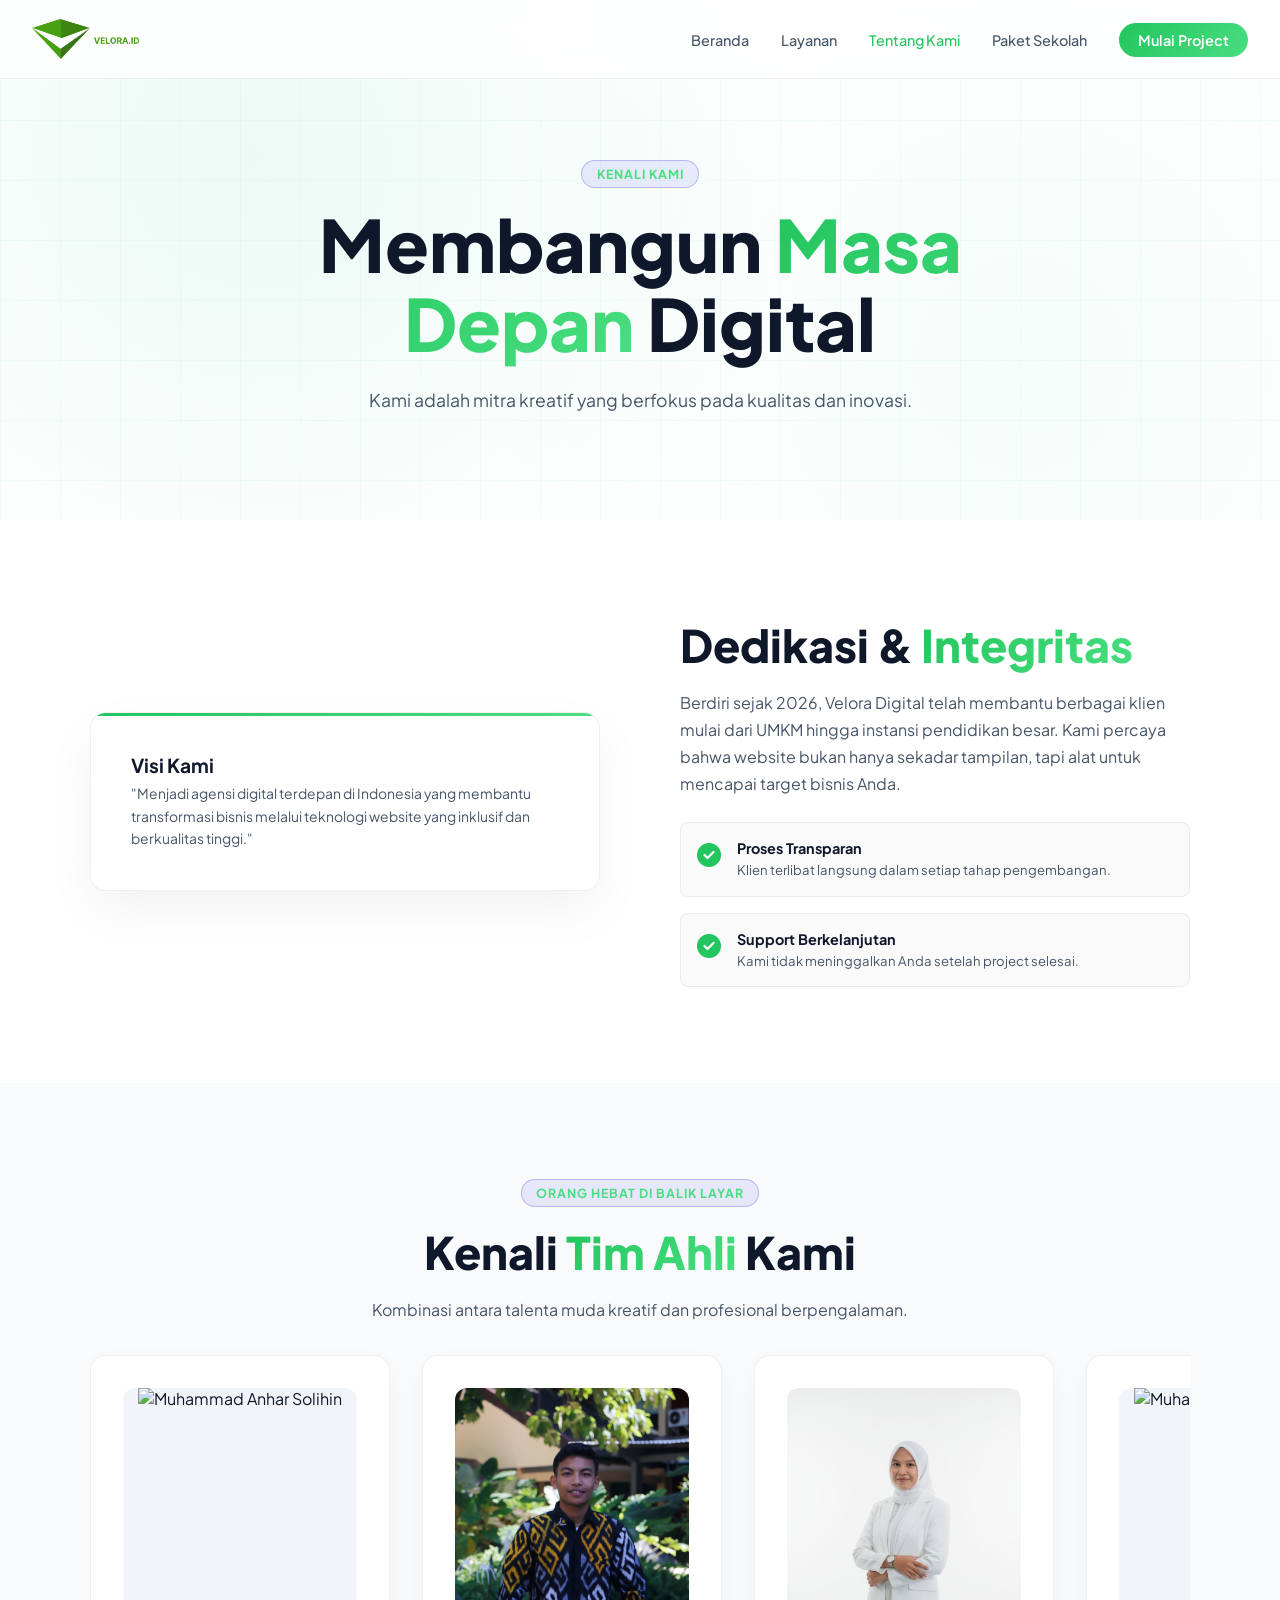
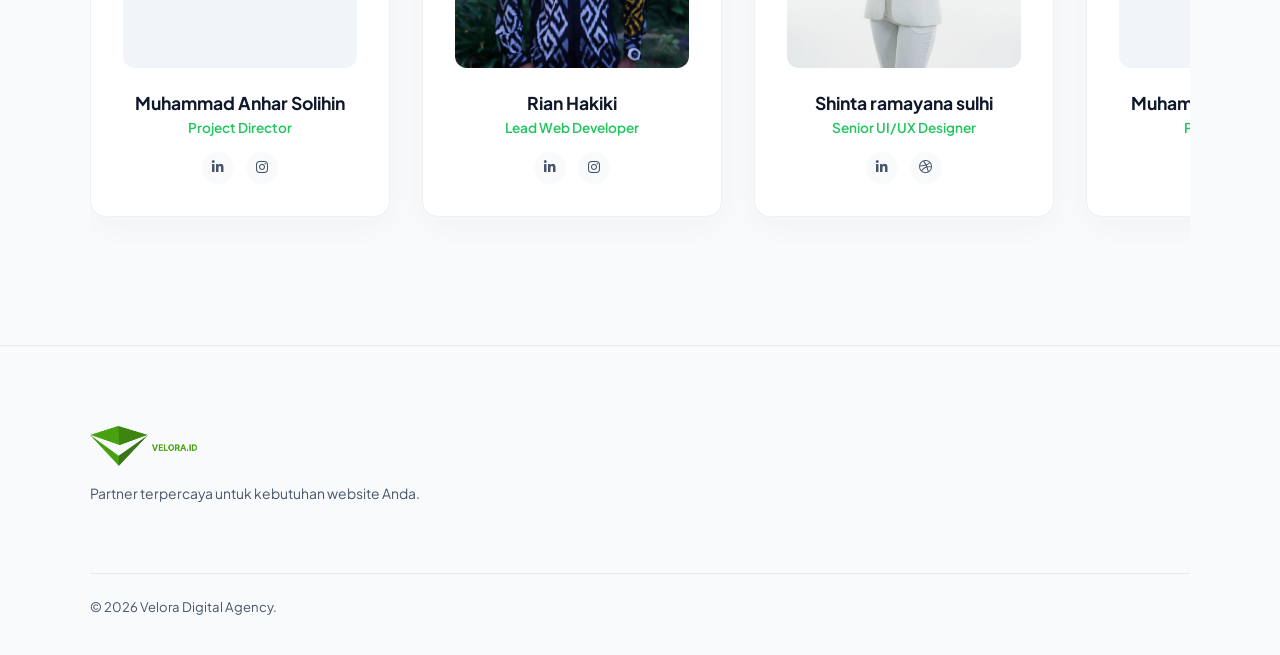
==== about.html @ cbf990ac "eksis" ====
<!DOCTYPE html>
<html lang="id">

<head>
    <meta charset="UTF-8">
    <meta name="viewport" content="width=device-width, initial-scale=1.0">
    <title>Tentang Kami - Velora Digital Agency</title>
    <link rel="stylesheet" href="style.css">
    <link rel="stylesheet" href="https://cdnjs.cloudflare.com/ajax/libs/font-awesome/6.4.0/css/all.min.css">
    <link rel="icon" type="image/png" href="Group 2.png">
</head>

<body>

    <!-- NAVBAR -->
    <nav id="navbar">
        <a href="index" class="nav-logo">
            <img src="Group 2.png" alt="Velora Digital Logo" class="logo-img">
        </a>
        <ul class="nav-links">
            <li><a href="index">Beranda</a></li>
            <li><a href="services">Layanan</a></li>
            <li><a href="about" style="color: var(--primary);">Tentang Kami</a></li>
            <li><a href="school">Paket Sekolah</a></li>
            <li><a href="contact" class="nav-cta">Mulai Project</a></li>
        </ul>
        <div class="hamburger" id="hamburger">
            <span></span><span></span><span></span>
        </div>
    </nav>

    <!-- MOBILE MENU -->
    <div class="mobile-menu" id="mobileMenu">
        <a href="index">Beranda</a>
        <a href="services">Layanan</a>
        <a href="about">Tentang Kami</a>
        <a href="school">Paket Sekolah</a>
        <a href="contact">Mulai Project</a>
    </div>

    <!-- PAGE HEADER -->
    <header class="hero" style="min-height: 50vh; padding-top: 10rem;">
        <div class="hero-bg-grid"></div>
        <div class="hero-content">
            <span class="section-tag">Kenali Kami</span>
            <h1>Membangun <span class="gradient-text">Masa Depan</span> Digital</h1>
            <p>Kami adalah mitra kreatif yang berfokus pada kualitas dan inovasi.</p>
        </div>
    </header>

    <!-- ABOUT CONTENT -->
    <section class="about">
        <div class="container">
            <div class="about-grid">
                <div class="about-visual reveal visible">
                    <div class="about-card-main">
                        <h3>Visi Kami</h3>
                        <p>"Menjadi agensi digital terdepan di Indonesia yang membantu transformasi bisnis melalui
                            teknologi website yang inklusif dan berkualitas tinggi."</p>
                    </div>
                </div>
                <div class="about-content reveal visible">
                    <h2 class="section-title">Dedikasi & <span class="gradient-text">Integritas</span></h2>
                    <p class="section-desc">Berdiri sejak 2026, Velora Digital telah membantu berbagai klien mulai
                        dari UMKM hingga instansi pendidikan besar. Kami percaya bahwa website bukan hanya sekadar
                        tampilan, tapi alat untuk mencapai target bisnis Anda.</p>
                    <div class="about-features">
                        <div class="about-feature">
                            <div class="feat-icon"><i class="fas fa-check-circle" style="color: var(--primary);"></i>
                            </div>
                            <div class="feat-text">
                                <h4>Proses Transparan</h4>
                                <p>Klien terlibat langsung dalam setiap tahap pengembangan.</p>
                            </div>
                        </div>
                        <div class="about-feature">
                            <div class="feat-icon"><i class="fas fa-check-circle" style="color: var(--primary);"></i>
                            </div>
                            <div class="feat-text">
                                <h4>Support Berkelanjutan</h4>
                                <p>Kami tidak meninggalkan Anda setelah project selesai.</p>
                            </div>
                        </div>
                    </div>
                </div>
            </div>
        </div>
    </section>

    <!-- TEAM SECTION -->
    <section class="team-section" style="background: var(--dark-2);">
        <div class="container">
            <div class="text-center reveal visible">
                <span class="section-tag">Orang Hebat di Balik Layar</span>
                <h2 class="section-title">Kenali <span class="gradient-text">Tim Ahli</span> Kami</h2>
                <p class="section-desc">Kombinasi antara talenta muda kreatif dan profesional berpengalaman.</p>
            </div>
            <div class="team-container">
                <div class="team-track">
                    <!-- Member 1: Muhammad Anhar Solihin -->
                    <div class="team-card">
                        <div class="team-img-wrapper"><img src="https://i.pravatar.cc/400?u=anhar"
                                alt="Muhammad Anhar Solihin"></div>
                        <h3>Muhammad Anhar Solihin</h3>
                        <p>Project Director</p>
                        <div class="team-social">
                            <a href="#"><i class="fab fa-linkedin-in"></i></a>
                            <a href="#"><i class="fab fa-instagram"></i></a>
                        </div>
                    </div>
                    <!-- Member 2 -->
                    <div class="team-card">
                        <div class="team-img-wrapper"><img src="Rian Hakiki.jpeg" alt="Developer"></div>
                        <h3>Rian Hakiki</h3>
                        <p>Lead Web Developer</p>
                        <div class="team-social">
                            <a href="#"><i class="fab fa-linkedin-in"></i></a>
                            <a href="#"><i class="fab fa-instagram"></i></a>
                        </div>
                    </div>
                    <!-- Member 3 -->
                    <div class="team-card">
                        <div class="team-img-wrapper"><img src="Shinta ramaya sulhi.jpeg" alt="Designer"></div>
                        <h3>Shinta ramayana sulhi</h3>
                        <p>Senior UI/UX Designer</p>
                        <div class="team-social">
                            <a href="#"><i class="fab fa-linkedin-in"></i></a>
                            <a href="#"><i class="fab fa-dribbble"></i></a>
                        </div>
                    </div>
                    <!-- DUPLICATE FOR SEAMLESS LOOP -->

                    <div class="team-card">
                        <div class="team-img-wrapper"><img src="https://i.pravatar.cc/400?u=anhar"
                                alt="Muhammad Anhar Solihin"></div>
                        <h3>Muhammad Anhar Solihin</h3>
                        <p>Project Director</p>
                        <div class="team-social">
                            <a href="#"><i class="fab fa-linkedin-in"></i></a>
                            <a href="#"><i class="fab fa-instagram"></i></a>
                        </div>
                    </div>
                    <!-- Member 2 -->
                    <div class="team-card">
                        <div class="team-img-wrapper"><img src="Rian Hakiki.jpeg" alt="Developer"></div>
                        <h3>Rian Hakiki</h3>
                        <p>Lead Web Developer</p>
                        <div class="team-social">
                            <a href="#"><i class="fab fa-linkedin-in"></i></a>
                            <a href="#"><i class="fab fa-instagram"></i></a>
                        </div>


                        <!-- Duplicate for seamless loop (optional if track is short, but I'll keep 3) -->
                    </div>
                    <div class="team-card">
                        <div class="team-img-wrapper"><img src="Shinta ramaya sulhi.jpeg" alt="Designer"></div>
                        <h3>Shinta ramayana sulhi</h3>
                        <p>Senior UI/UX Designer</p>
                        <div class="team-social">
                            <a href="#"><i class="fab fa-linkedin-in"></i></a>
                            <a href="#"><i class="fab fa-dribbble"></i></a>
                        </div>
                    </div>
                </div>
            </div>
    </section>

    <!-- FOOTER -->
    <footer>
        <div class="container">
            <div class="footer-grid">
                <div class="footer-brand">
                    <a href="index" class="nav-logo">
                        <img src="Group 2.png" alt="Velora Digital Logo" class="logo-img">
                    </a>
                    <p>Partner terpercaya untuk kebutuhan website Anda.</p>
                </div>
            </div>
            <div class="footer-bottom">
                <p>&copy; 2026 Velora Digital Agency.</p>
            </div>
        </div>
    </footer>

    <script src="script.js"></script>
</body>

</html>
---- style.css ----
@import url('https://fonts.googleapis.com/css2?family=Plus+Jakarta+Sans:wght@300;400;500;600;700;800&display=swap');

*,
*::before,
*::after {
  margin: 0;
  padding: 0;
  box-sizing: border-box;
}

:root {
  --primary: #22C55E;
  --primary-dark: #16A34A;
  --accent: #4ADE80;
  --gold: #F59E0B;
  --dark: #FFFFFF;
  --dark-2: #F8FAFC;
  --dark-3: #F1F5F9;
  --text: #0F172A;
  --text-muted: #475569;
  --glass: rgba(0, 0, 0, 0.02);
  --glass-border: rgba(0, 0, 0, 0.06);
  --radius: 16px;
  --radius-sm: 8px;
  --shadow: 0 10px 30px rgba(0, 0, 0, 0.05);
}

html {
  scroll-behavior: smooth;
}

body {
  font-family: 'Plus Jakarta Sans', sans-serif;
  background: var(--dark);
  color: var(--text);
  overflow-x: hidden;
}

/* SCROLLBAR */
::-webkit-scrollbar {
  width: 6px;
}

::-webkit-scrollbar-track {
  background: var(--dark-2);
}

::-webkit-scrollbar-thumb {
  background: var(--primary);
  border-radius: 3px;
}

/* NAVBAR */
nav {
  position: fixed;
  top: 0;
  left: 0;
  right: 0;
  z-index: 1000;
  padding: 1.2rem 2rem;
  display: flex;
  align-items: center;
  justify-content: space-between;
  background: rgba(255, 255, 255, 0.8);
  backdrop-filter: blur(20px);
  border-bottom: 1px solid var(--glass-border);
  transition: all 0.3s;
}

nav.scrolled {
  padding: 0.8rem 2rem;
  background: rgba(255, 255, 255, 0.95);
  box-shadow: 0 4px 20px rgba(0, 0, 0, 0.05);
}

.nav-logo {
  display: flex;
  align-items: center;
  gap: 0.8rem;
  text-decoration: none;
  font-weight: 800;
  font-size: 1.4rem;
  color: #fff;
  z-index: 1001;
}

.logo-img {
  height: 40px;
  /* Atur tinggi logo di sini */
  width: auto;
  object-fit: contain;
}

.nav-logo span {
  font-size: 1.3rem;
  font-weight: 800;
  color: var(--text);
}

.nav-logo span em {
  color: var(--accent);
  font-style: normal;
}

.nav-links {
  display: flex;
  align-items: center;
  gap: 2rem;
  list-style: none;
}

.nav-links a {
  color: var(--text-muted);
  text-decoration: none;
  font-size: 0.9rem;
  font-weight: 500;
  transition: color 0.3s;
  position: relative;
}

.nav-links a::after {
  content: '';
  position: absolute;
  bottom: -4px;
  left: 0;
  width: 0;
  height: 2px;
  background: var(--accent);
  transition: width 0.3s;
}

.nav-links a:hover {
  color: var(--text);
}

.nav-links a:hover::after {
  width: 100%;
}

.nav-cta {
  background: linear-gradient(135deg, var(--primary), var(--accent));
  color: #fff !important;
  padding: 0.5rem 1.2rem;
  border-radius: 50px;
  font-weight: 600 !important;
}

.nav-cta::after {
  display: none !important;
}

.nav-cta:hover {
  opacity: 0.9;
  transform: translateY(-1px);
}

.hamburger {
  display: none;
  flex-direction: column;
  gap: 5px;
  cursor: pointer;
}

.hamburger span {
  width: 25px;
  height: 2px;
  background: var(--text);
  border-radius: 2px;
  transition: all 0.3s;
}

.mobile-menu {
  display: none;
  position: fixed;
  top: 70px;
  left: 0;
  right: 0;
  background: var(--dark-2);
  border-bottom: 1px solid var(--glass-border);
  padding: 1.5rem 2rem;
  flex-direction: column;
  gap: 1.2rem;
  z-index: 999;
}

.mobile-menu.open {
  display: flex;
}

.mobile-menu a {
  color: var(--text-muted);
  text-decoration: none;
  font-size: 1rem;
  font-weight: 500;
  transition: color 0.3s;
}

.mobile-menu a:hover {
  color: var(--text);
}

/* HERO */
.hero {
  min-height: 100vh;
  background: radial-gradient(circle at 20% 30%, rgba(16, 185, 129, 0.08) 0%, transparent 50%),
    radial-gradient(circle at 80% 70%, rgba(52, 211, 153, 0.05) 0%, transparent 50%),
    var(--dark);
  display: flex;
  align-items: center;
  justify-content: center;
  text-align: center;
  padding: 8rem 2rem 4rem;
  position: relative;
  overflow: hidden;
}

.hero-bg-grid {
  position: absolute;
  inset: 0;
  background-image: linear-gradient(rgba(16, 185, 129, 0.04) 1px, transparent 1px),
    linear-gradient(90deg, rgba(16, 185, 129, 0.04) 1px, transparent 1px);
  background-size: 60px 60px;
}

.hero-content {
  position: relative;
  max-width: 800px;
}

.hero-badge {
  display: inline-flex;
  align-items: center;
  gap: 8px;
  background: rgba(16, 185, 129, 0.1);
  border: 1px solid rgba(16, 185, 129, 0.3);
  color: var(--accent);
  padding: 0.4rem 1rem;
  border-radius: 50px;
  font-size: 0.82rem;
  font-weight: 600;
  margin-bottom: 1.5rem;
  animation: fadeDown 0.8s ease;
}

.hero-badge span {
  width: 6px;
  height: 6px;
  background: var(--accent);
  border-radius: 50%;
  animation: pulse 2s infinite;
}

.hero h1 {
  font-size: clamp(2.5rem, 6vw, 4.5rem);
  font-weight: 800;
  line-height: 1.1;
  margin-bottom: 1.5rem;
  animation: fadeUp 0.8s 0.2s ease both;
}

.hero h1 .gradient-text {
  background: linear-gradient(135deg, var(--primary), var(--accent));
  -webkit-background-clip: text;
  -webkit-text-fill-color: transparent;
  background-clip: text;
}

.hero p {
  font-size: 1.1rem;
  color: var(--text-muted);
  max-width: 600px;
  margin: 0 auto 2.5rem;
  line-height: 1.7;
  animation: fadeUp 0.8s 0.4s ease both;
}

.hero-buttons {
  display: flex;
  gap: 1rem;
  justify-content: center;
  flex-wrap: wrap;
  animation: fadeUp 0.8s 0.6s ease both;
}

.btn-primary {
  background: linear-gradient(135deg, var(--primary), var(--accent));
  color: #fff;
  padding: 0.85rem 2rem;
  border-radius: 50px;
  text-decoration: none;
  font-weight: 700;
  font-size: 0.95rem;
  transition: all 0.3s;
  box-shadow: 0 10px 25px rgba(16, 185, 129, 0.3);
}

.btn-primary:hover {
  transform: translateY(-3px);
  box-shadow: 0 15px 35px rgba(16, 185, 129, 0.5);
}

.btn-outline {
  border: 1px solid var(--glass-border);
  color: var(--text);
  padding: 0.85rem 2rem;
  border-radius: 50px;
  text-decoration: none;
  font-weight: 600;
  font-size: 0.95rem;
  transition: all 0.3s;
  backdrop-filter: blur(10px);
}

.btn-outline:hover {
  border-color: var(--accent);
  color: var(--accent);
  background: rgba(6, 182, 212, 0.05);
  transform: translateY(-3px);
}

.hero-stats {
  display: flex;
  justify-content: center;
  gap: 3rem;
  margin-top: 4rem;
  animation: fadeUp 0.8s 0.8s ease both;
  flex-wrap: wrap;
}

.hero-stats .stat h3 {
  font-size: 2.2rem;
  font-weight: 800;
  color: var(--text);
}

.hero-stats .stat h3 span {
  color: var(--accent);
}

.hero-stats .stat p {
  font-size: 0.82rem;
  color: var(--text-muted);
  font-weight: 500;
}

.hero-graphic {
  position: relative;
  width: 100%;
  max-width: 600px;
  margin: 3rem auto 0;
  animation: float 6s ease-in-out infinite;
}

/* SECTIONS COMMON */
section {
  padding: 6rem 2rem;
}

.container {
  max-width: 1100px;
  margin: 0 auto;
}

.section-tag {
  display: inline-flex;
  align-items: center;
  gap: 8px;
  background: rgba(79, 70, 229, 0.1);
  border: 1px solid rgba(79, 70, 229, 0.3);
  color: var(--accent);
  padding: 0.3rem 0.9rem;
  border-radius: 50px;
  font-size: 0.78rem;
  font-weight: 700;
  letter-spacing: 1px;
  text-transform: uppercase;
  margin-bottom: 1rem;
}

.section-title {
  font-size: clamp(1.8rem, 4vw, 2.8rem);
  font-weight: 800;
  margin-bottom: 1rem;
}

.section-title .gradient-text {
  background: linear-gradient(135deg, var(--primary), var(--accent));
  -webkit-background-clip: text;
  -webkit-text-fill-color: transparent;
  background-clip: text;
}

.section-desc {
  color: var(--text-muted);
  font-size: 1rem;
  max-width: 550px;
  line-height: 1.7;
}

.text-center {
  text-align: center;
}

.text-center .section-desc {
  margin: 0 auto;
}

/* SERVICES */
.services {
  background: var(--dark-2);
}

.services-grid {
  display: grid;
  grid-template-columns: repeat(auto-fit, minmax(280px, 1fr));
  gap: 1.5rem;
  margin-top: 3rem;
}

.service-card {
  background: var(--dark);
  border: 1px solid var(--glass-border);
  border-radius: var(--radius);
  padding: 2.5rem 2rem;
  transition: all 0.3s;
  position: relative;
  overflow: hidden;
  box-shadow: 0 4px 20px rgba(0, 0, 0, 0.02);
}

.service-card::before {
  content: '';
  position: absolute;
  inset: 0;
  background: linear-gradient(135deg, rgba(79, 70, 229, 0.1), transparent);
  opacity: 0;
  transition: opacity 0.3s;
}

.service-card:hover {
  transform: translateY(-8px);
  border-color: var(--primary);
  box-shadow: 0 20px 40px rgba(16, 185, 129, 0.1);
}

.service-card:hover::before {
  opacity: 1;
}

.service-icon {
  width: 56px;
  height: 56px;
  border-radius: 14px;
  background: linear-gradient(135deg, var(--primary), var(--accent));
  display: flex;
  align-items: center;
  justify-content: center;
  font-size: 1.5rem;
  margin-bottom: 1.2rem;
}

.service-card h3 {
  font-size: 1.1rem;
  font-weight: 700;
  margin-bottom: 0.5rem;
}

.service-card p {
  color: var(--text-muted);
  font-size: 0.88rem;
  line-height: 1.6;
}

/* ABOUT */
.about {
  background: var(--dark);
}

.about-grid {
  display: grid;
  grid-template-columns: 1fr 1fr;
  gap: 5rem;
  align-items: center;
}

.about-visual {
  position: relative;
}

.about-card-main {
  background: var(--dark);
  border: 1px solid var(--glass-border);
  border-radius: var(--radius);
  padding: 2.5rem;
  position: relative;
  overflow: hidden;
  box-shadow: 0 20px 50px rgba(0, 0, 0, 0.05);
}

.about-card-main::after {
  content: '';
  position: absolute;
  top: 0;
  left: 0;
  right: 0;
  height: 3px;
  background: linear-gradient(90deg, var(--primary), var(--accent));
}

.about-team-row {
  display: flex;
  gap: 0.8rem;
  margin-bottom: 1.5rem;
  flex-wrap: wrap;
}

.team-avatar {
  width: 48px;
  height: 48px;
  border-radius: 50%;
  display: flex;
  align-items: center;
  justify-content: center;
  font-size: 1.2rem;
  border: 2px solid var(--glass-border);
  flex-shrink: 0;
}

.about-card-main h3 {
  font-size: 1.2rem;
  font-weight: 700;
  margin-bottom: 0.4rem;
}

.about-card-main p {
  color: var(--text-muted);
  font-size: 0.87rem;
  line-height: 1.6;
}

.about-badge-float {
  position: absolute;
  top: -15px;
  right: -15px;
  background: linear-gradient(135deg, var(--gold), #F97316);
  color: #fff;
  padding: 0.5rem 1rem;
  border-radius: 50px;
  font-size: 0.78rem;
  font-weight: 700;
  box-shadow: 0 5px 20px rgba(245, 158, 11, 0.4);
}

.about-features {
  display: flex;
  flex-direction: column;
  gap: 1rem;
  margin-top: 1.5rem;
}

.about-feature {
  display: flex;
  align-items: flex-start;
  gap: 1rem;
  background: var(--glass);
  border: 1px solid var(--glass-border);
  border-radius: var(--radius-sm);
  padding: 1rem;
  transition: all 0.3s;
}

.about-feature:hover {
  border-color: rgba(79, 70, 229, 0.4);
  transform: translateX(5px);
}

.feat-icon {
  font-size: 1.5rem;
  flex-shrink: 0;
}

.feat-text h4 {
  font-size: 0.9rem;
  font-weight: 700;
  margin-bottom: 0.2rem;
}

.feat-text p {
  color: var(--text-muted);
  font-size: 0.82rem;
  line-height: 1.5;
}

/* PROCESS */
.process {
  background: var(--dark-2);
}

.process-steps {
  display: grid;
  grid-template-columns: repeat(auto-fit, minmax(200px, 1fr));
  gap: 1.5rem;
  margin-top: 3rem;
  position: relative;
}

.process-step {
  text-align: center;
  padding: 2rem 1.5rem;
  background: var(--glass);
  border: 1px solid var(--glass-border);
  border-radius: var(--radius);
  transition: all 0.3s;
}

.process-step:hover {
  transform: translateY(-5px);
  border-color: rgba(79, 70, 229, 0.4);
}

.step-num {
  width: 50px;
  height: 50px;
  border-radius: 50%;
  background: linear-gradient(135deg, var(--primary), var(--accent));
  display: flex;
  align-items: center;
  justify-content: center;
  font-size: 1.1rem;
  font-weight: 800;
  margin: 0 auto 1.2rem;
}

.process-step h3 {
  font-size: 1rem;
  font-weight: 700;
  margin-bottom: 0.5rem;
}

.process-step p {
  color: var(--text-muted);
  font-size: 0.83rem;
  line-height: 1.6;
}

/* SCHOOL PACKAGE */
.school-package {
  background: var(--dark);
  position: relative;
  overflow: hidden;
}

.school-package::before {
  content: '';
  position: absolute;
  inset: 0;
  background: radial-gradient(ellipse at 50% 0%, rgba(245, 158, 11, 0.15) 0%, transparent 70%);
  pointer-events: none;
  /* Menambahkan ini agar tidak menghalangi klik */
}

.school-header {
  text-align: center;
  margin-bottom: 3rem;
  position: relative;
}

.school-badge-special {
  display: inline-flex;
  align-items: center;
  gap: 8px;
  background: linear-gradient(135deg, rgba(245, 158, 11, 0.2), rgba(249, 115, 22, 0.1));
  border: 1px solid rgba(245, 158, 11, 0.4);
  color: var(--gold);
  padding: 0.4rem 1rem;
  border-radius: 50px;
  font-size: 0.82rem;
  font-weight: 700;
  margin-bottom: 1rem;
}

.packages-grid {
  display: grid;
  grid-template-columns: repeat(4, 1fr);
  /* Memaksa 4 kolom sejajar */
  gap: 1.2rem;
  position: relative;
}

.package-card {
  background: #fff;
  border: 1px solid var(--glass-border);
  border-radius: var(--radius);
  padding: 2rem 1.5rem;
  /* Padding lebih kecil */
  transition: all 0.3s;
  position: relative;
  overflow: hidden;
  box-shadow: 0 10px 30px rgba(0, 0, 0, 0.03);
  display: flex;
  flex-direction: column;
}

.package-card.featured {
  border-color: var(--primary);
  background: #fff;
  transform: scale(1.02);
  box-shadow: 0 20px 60px rgba(16, 185, 129, 0.1);
}

.package-card.featured::before {
  content: '🏆 TERPOPULER ';
  position: absolute;
  top: 15px;
  right: -35px;
  background: linear-gradient(135deg, var(--gold), #F97316);
  color: #fff;
  padding: 0.3rem 3rem;
  font-size: 0.65rem;
  font-weight: 800;
  transform: rotate(45deg);
  letter-spacing: 0.5px;
  box-shadow: 0 4px 10px rgba(0, 0, 0, 0.1);
  z-index: 1;
}

.package-card:hover:not(.featured) {
  transform: translateY(-5px);
  border-color: rgba(79, 70, 229, 0.4);
}

.package-card.featured:hover {
  transform: scale(1.04);
}

.package-icon {
  font-size: 2.5rem;
  margin-bottom: 1rem;
}

.package-name {
  font-size: 1.2rem;
  font-weight: 800;
  margin-bottom: 0.3rem;
}

.package-desc {
  color: var(--text-muted);
  font-size: 0.85rem;
  margin-bottom: 1.5rem;
  line-height: 1.6;
}

.package-price {
  margin-bottom: 1.5rem;
}

.package-price .price-from {
  font-size: 0.8rem;
  color: var(--text-muted);
  display: block;
}

.package-price .price {
  font-size: 2.2rem;
  font-weight: 800;
  color: var(--text);
}

.package-price .price-gold {
  color: var(--gold);
}

.package-price .price-period {
  font-size: 0.8rem;
  color: var(--text-muted);
}

.package-features {
  list-style: none;
  display: flex;
  flex-direction: column;
  gap: 0.7rem;
  margin-bottom: 2rem;
}

.package-features li {
  display: flex;
  align-items: center;
  gap: 0.7rem;
  font-size: 0.87rem;
  color: var(--text-muted);
}

.package-features li .check {
  color: #10B981;
  font-size: 1rem;
  flex-shrink: 0;
}

.pkg-btn {
  display: block;
  width: 100%;
  text-align: center;
  padding: 0.85rem;
  border-radius: 50px;
  font-weight: 700;
  font-size: 0.9rem;
  text-decoration: none;
  transition: all 0.3s;
  cursor: pointer;
  border: none;
  position: relative;
  z-index: 10;
  /* Menambahkan ini */
}

.pkg-btn-outline {
  background: transparent;
  border: 1px solid var(--glass-border);
  color: var(--text);
}

.pkg-btn-outline:hover {
  border-color: var(--accent);
  color: var(--accent);
  background: rgba(6, 182, 212, 0.05);
}

.pkg-btn-gold {
  background: linear-gradient(135deg, var(--gold), #F97316);
  color: #fff;
  box-shadow: 0 0 30px rgba(245, 158, 11, 0.3);
}

.pkg-btn-gold:hover {
  box-shadow: 0 0 50px rgba(245, 158, 11, 0.5);
  transform: translateY(-2px);
}

/* TESTIMONIALS */
.testimonials {
  background: var(--dark-2);
}

.testimonials-grid {
  display: grid;
  grid-template-columns: repeat(auto-fit, minmax(280px, 1fr));
  gap: 1.5rem;
  margin-top: 3rem;
}

.testi-card {
  background: var(--glass);
  border: 1px solid var(--glass-border);
  border-radius: var(--radius);
  padding: 1.8rem;
  transition: all 0.3s;
}

.testi-card:hover {
  transform: translateY(-5px);
  border-color: rgba(79, 70, 229, 0.4);
}

.testi-stars {
  color: var(--gold);
  font-size: 0.9rem;
  margin-bottom: 1rem;
  letter-spacing: 2px;
}

.testi-text {
  color: var(--text-muted);
  font-size: 0.88rem;
  line-height: 1.7;
  margin-bottom: 1.5rem;
  font-style: italic;
}

.testi-author {
  display: flex;
  align-items: center;
  gap: 0.8rem;
}

.testi-avatar {
  width: 44px;
  height: 44px;
  border-radius: 50%;
  display: flex;
  align-items: center;
  justify-content: center;
  font-size: 1.2rem;
  background: linear-gradient(135deg, var(--primary), var(--accent));
  flex-shrink: 0;
}

.testi-name {
  font-size: 0.9rem;
  font-weight: 700;
}

.testi-role {
  font-size: 0.78rem;
  color: var(--text-muted);
}

/* CTA */
.cta-section {
  background: var(--dark);
  text-align: center;
  padding: 6rem 2rem;
}

.cta-box {
  max-width: 700px;
  margin: 0 auto;
  background: linear-gradient(135deg, rgba(16, 185, 129, 0.1), rgba(52, 211, 153, 0.05));
  border: 1px solid rgba(16, 185, 129, 0.3);
  border-radius: 24px;
  padding: 4rem 3rem;
  position: relative;
  overflow: hidden;
}

.cta-box::before {
  content: '';
  position: absolute;
  top: -50%;
  left: -50%;
  width: 200%;
  height: 200%;
  background: radial-gradient(circle, rgba(16, 185, 129, 0.05) 0%, transparent 60%);
  pointer-events: none;
  /* Menambahkan ini agar tidak menghalangi klik */
}

.cta-box h2 {
  font-size: clamp(1.8rem, 4vw, 2.5rem);
  font-weight: 800;
  margin-bottom: 1rem;
}

.cta-box p {
  color: var(--text-muted);
  margin-bottom: 2rem;
  font-size: 1rem;
}

.cta-buttons {
  display: flex;
  gap: 1rem;
  justify-content: center;
  flex-wrap: wrap;
}

.btn-wa {
  background: #25D366;
  color: #fff;
  padding: 0.85rem 2rem;
  border-radius: 50px;
  text-decoration: none;
  font-weight: 700;
  font-size: 0.95rem;
  transition: all 0.3s;
  display: flex;
  align-items: center;
  gap: 8px;
  box-shadow: 0 0 30px rgba(37, 211, 102, 0.3);
  position: relative;
  z-index: 10;
  /* Menambahkan ini */
}

.btn-wa:hover {
  transform: translateY(-3px);
  box-shadow: 0 0 50px rgba(37, 211, 102, 0.5);
}

/* TEAM CAROUSEL ANIMATION */
.team-container {
  overflow: hidden;
  padding: 2rem 0;
  position: relative;
  width: 100%;
}

.team-track {
  display: flex;
  gap: 2rem;
  width: max-content;
  animation: scrollRight 30s linear infinite;
}

.team-track:hover {
  animation-play-state: paused;
}

.team-card {
  width: 300px;
  /* Fixed width for carousel items */
  background: #fff;
  border: 1px solid var(--glass-border);
  border-radius: var(--radius);
  padding: 2rem;
  text-align: center;
  transition: all 0.3s;
  box-shadow: 0 10px 30px rgba(0, 0, 0, 0.03);
  flex-shrink: 0;
}

@keyframes scrollRight {
  0% {
    transform: translateX(0);
  }

  100% {
    transform: translateX(calc(-300px * 4 - 2rem * 4));
  }
}

/* Note: We use calc to match exactly the width of items to create seamless loop */
.team-card:hover {
  transform: translateY(-10px);
  border-color: var(--primary);
  box-shadow: 0 20px 40px rgba(16, 185, 129, 0.1);
}

.team-img-wrapper {
  width: 100%;
  height: 280px;
  margin-bottom: 1.5rem;
  border-radius: 12px;
  overflow: hidden;
  background: var(--dark-3);
}

.team-img-wrapper img {
  width: 100%;
  height: 100%;
  object-fit: cover;
  transition: transform 0.5s;
}

.team-card:hover .team-img-wrapper img {
  transform: scale(1.1);
}

.team-card h3 {
  font-size: 1.1rem;
  font-weight: 700;
  margin-bottom: 0.3rem;
  color: var(--text);
}

.team-card p {
  font-size: 0.85rem;
  color: var(--primary);
  font-weight: 600;
  margin-bottom: 1rem;
}

.team-social {
  display: flex;
  justify-content: center;
  gap: 0.8rem;
}

.team-social a {
  width: 32px;
  height: 32px;
  border-radius: 50%;
  background: var(--dark-2);
  display: flex;
  align-items: center;
  justify-content: center;
  color: var(--text-muted);
  font-size: 0.85rem;
  transition: all 0.3s;
  text-decoration: none;
}

.team-social a:hover {
  background: var(--primary);
  color: #fff;
}

/* FOOTER */
footer {
  background: var(--dark-2);
  border-top: 1px solid var(--glass-border);
  padding: 5rem 2rem 2.5rem;
}

.footer-grid {
  display: grid;
  grid-template-columns: 2fr 1fr 1fr 1fr;
  gap: 3rem;
  margin-bottom: 3rem;
}

.footer-brand .nav-logo {
  margin-bottom: 1rem;
}

.footer-brand p {
  color: var(--text-muted);
  font-size: 0.87rem;
  line-height: 1.7;
  margin-bottom: 1.2rem;
}

.social-links {
  display: flex;
  gap: 0.8rem;
}

.social-link {
  width: 38px;
  height: 38px;
  border-radius: 10px;
  background: var(--glass);
  border: 1px solid var(--glass-border);
  display: flex;
  align-items: center;
  justify-content: center;
  font-size: 1rem;
  text-decoration: none;
  transition: all 0.3s;
}

.social-link:hover {
  border-color: var(--accent);
  transform: translateY(-3px);
}

.footer-col h4 {
  font-size: 0.9rem;
  font-weight: 700;
  margin-bottom: 1.2rem;
  color: #fff;
}

.footer-col ul {
  list-style: none;
  display: flex;
  flex-direction: column;
  gap: 0.6rem;
}

.footer-col ul li a {
  color: var(--text-muted);
  text-decoration: none;
  font-size: 0.85rem;
  transition: color 0.3s;
}

.footer-col ul li a:hover {
  color: var(--accent);
}

.footer-bottom {
  border-top: 1px solid var(--glass-border);
  padding-top: 1.5rem;
  display: flex;
  justify-content: space-between;
  align-items: center;
  flex-wrap: wrap;
  gap: 1rem;
}

.footer-bottom p {
  color: var(--text-muted);
  font-size: 0.82rem;
}

/* ANIMATIONS */
@keyframes fadeDown {
  from {
    opacity: 0;
    transform: translateY(-20px);
  }

  to {
    opacity: 1;
    transform: translateY(0);
  }
}

@keyframes fadeUp {
  from {
    opacity: 0;
    transform: translateY(30px);
  }

  to {
    opacity: 1;
    transform: translateY(0);
  }
}

@keyframes float {

  0%,
  100% {
    transform: translateY(0);
  }

  50% {
    transform: translateY(-20px);
  }
}

@keyframes pulse {

  0%,
  100% {
    opacity: 1;
  }

  50% {
    opacity: 0.4;
  }
}

@keyframes spin {
  from {
    transform: rotate(0deg);
  }

  to {
    transform: rotate(360deg);
  }
}

.reveal {
  opacity: 0;
  transform: translateY(40px);
  transition: opacity 0.6s ease, transform 0.6s ease;
}

.reveal.visible {
  opacity: 1;
  transform: translateY(0);
}

.reveal-delay-1 {
  transition-delay: 0.1s;
}

.reveal-delay-2 {
  transition-delay: 0.2s;
}

.reveal-delay-3 {
  transition-delay: 0.3s;
}

.reveal-delay-4 {
  transition-delay: 0.4s;
}

/* PRICING TOGGLE */
.pricing-switcher {
  display: flex;
  justify-content: center;
  align-items: center;
  gap: 0.5rem;
  margin: 3rem auto;
  background: var(--dark-3);
  padding: 0.4rem;
  border-radius: 50px;
  width: max-content;
}

.switch-btn {
  padding: 0.6rem 1.5rem;
  border-radius: 50px;
  border: none;
  background: transparent;
  color: var(--text-muted);
  font-weight: 700;
  cursor: pointer;
  transition: all 0.3s;
  font-size: 0.85rem;
}

.switch-btn.active {
  background: var(--primary);
  color: #fff;
  box-shadow: 0 4px 15px rgba(16, 185, 129, 0.2);
}

.save-badge {
  background: #EF4444;
  color: #fff;
  font-size: 0.65rem;
  padding: 2px 8px;
  border-radius: 10px;
  margin-left: 5px;
}

/* RESPONSIVE */
@media (max-width: 900px) {
  .nav-links {
    display: none;
  }

  .hamburger {
    display: flex;
  }

  .about-grid {
    grid-template-columns: 1fr;
    gap: 3rem;
  }

  .footer-grid {
    grid-template-columns: 1fr 1fr;
  }

  .packages-grid {
    grid-template-columns: repeat(2, 1fr);
  }

  /* 2 Kolom di Tablet */
}

@media (max-width: 600px) {
  section {
    padding: 4rem 1.5rem;
  }

  nav {
    padding: 1rem 1.5rem;
  }

  .hero {
    padding: 7rem 1.5rem 3rem;
  }

  .hero-stats {
    gap: 1.5rem;
  }

  .footer-grid {
    grid-template-columns: 1fr;
  }

  .cta-box {
    padding: 2.5rem 1.5rem;
  }

  .package-card.featured {
    transform: scale(1);
  }

  .packages-grid {
    grid-template-columns: 1fr;
  }

  /* 1 Kolom di HP */
}
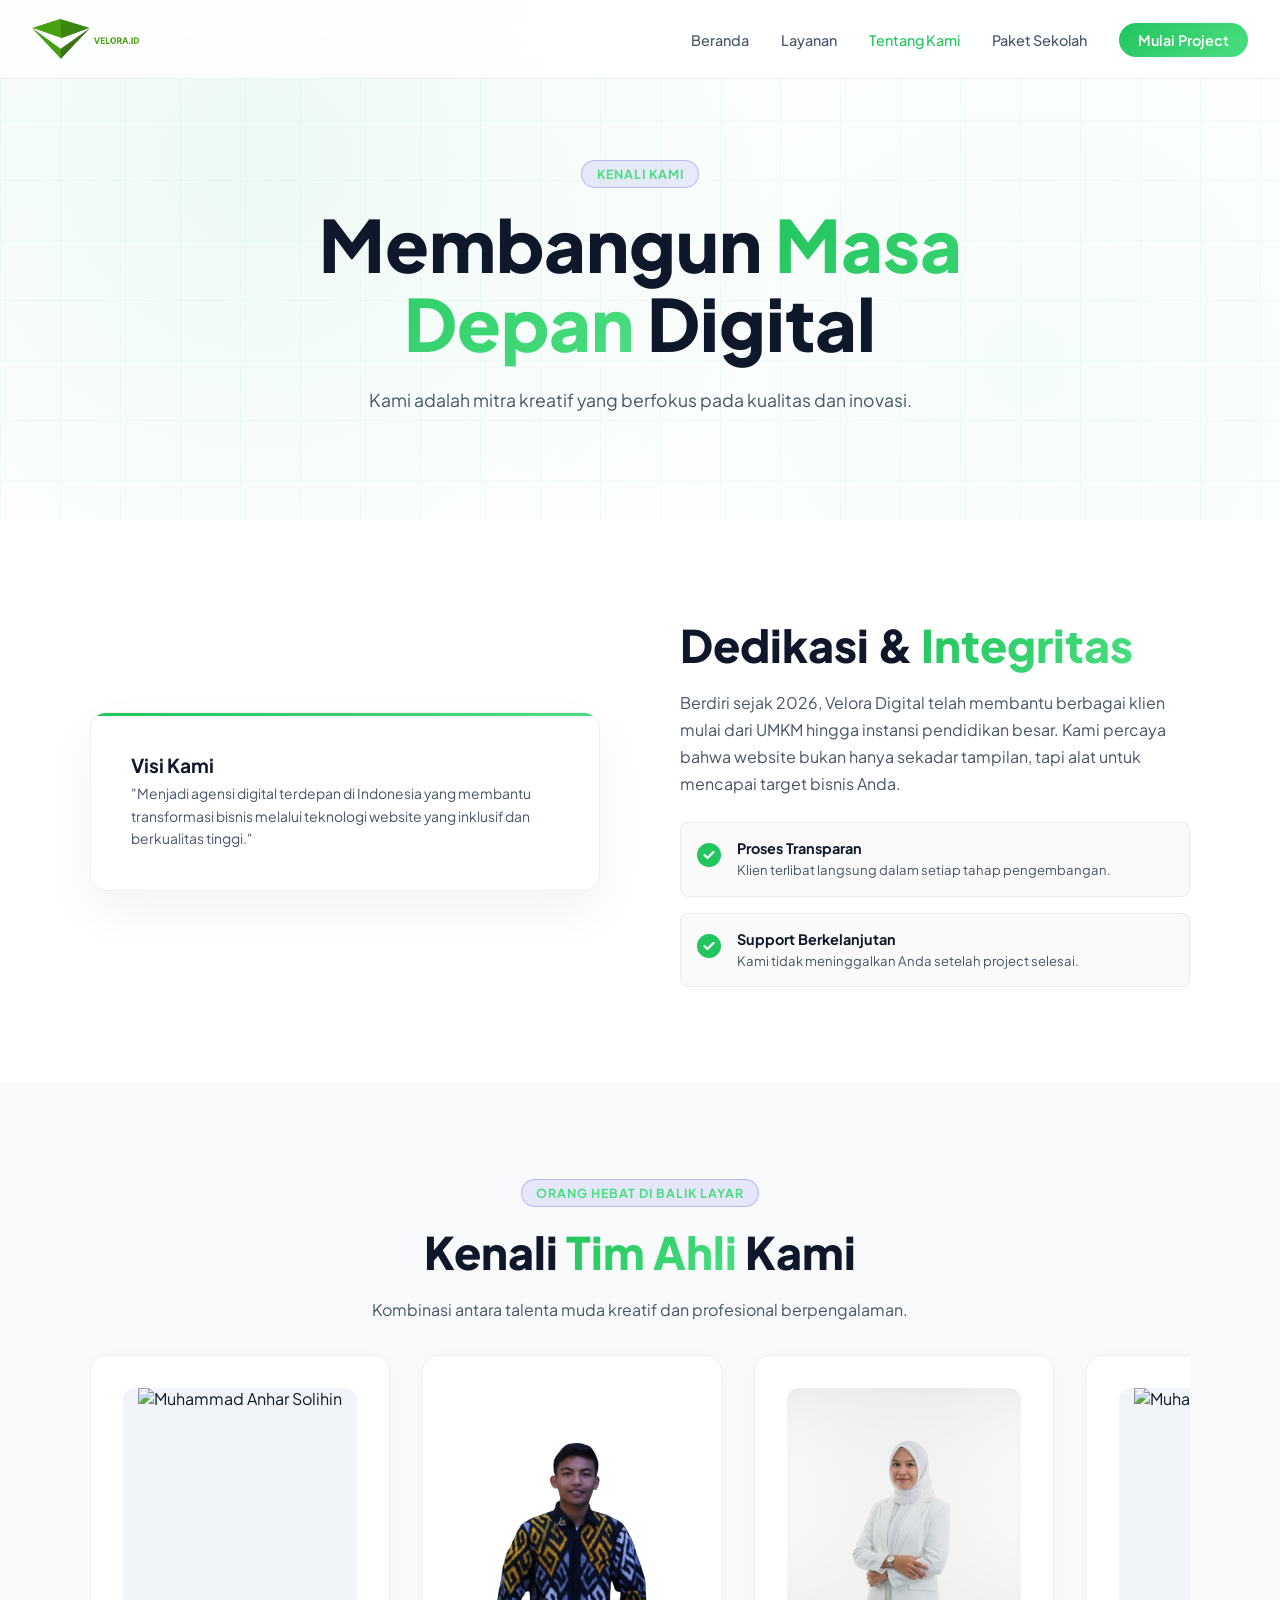
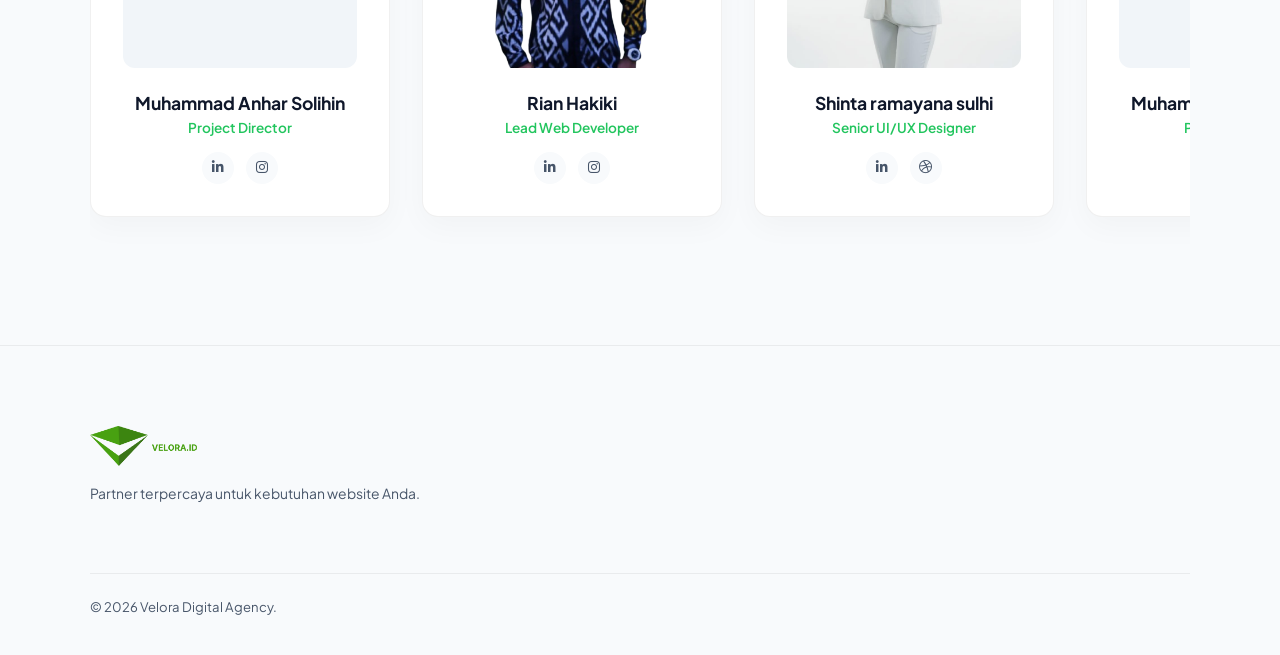
==== commit 069bc0d6: "perbaiki foto kadus" ====
--- a/about.html
+++ b/about.html
@@ -110,7 +110,7 @@
                     </div>
                     <!-- Member 2 -->
                     <div class="team-card">
-                        <div class="team-img-wrapper"><img src="Rian Hakiki.jpeg" alt="Developer"></div>
+                        <div class="team-img-wrapper"><img src="Rian Hakiki.png" alt="Developer"></div>
                         <h3>Rian Hakiki</h3>
                         <p>Lead Web Developer</p>
                         <div class="team-social">
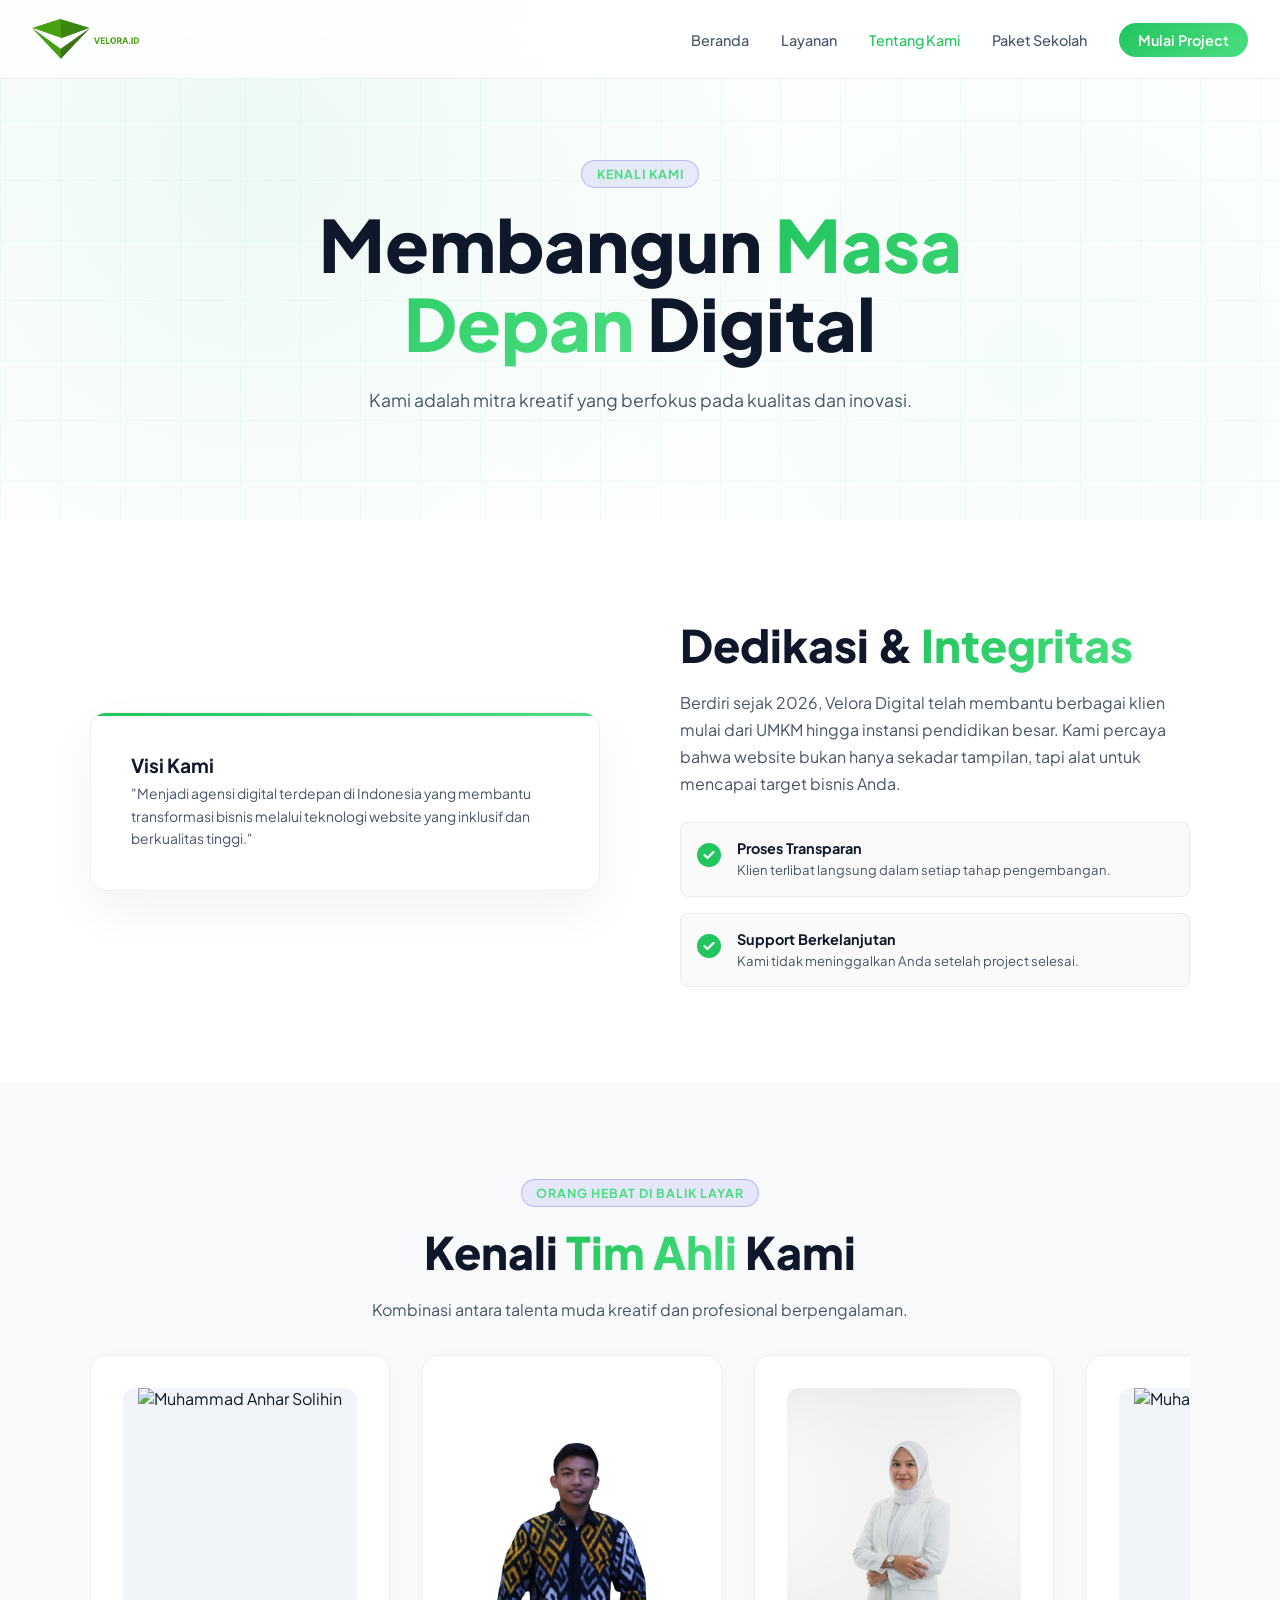
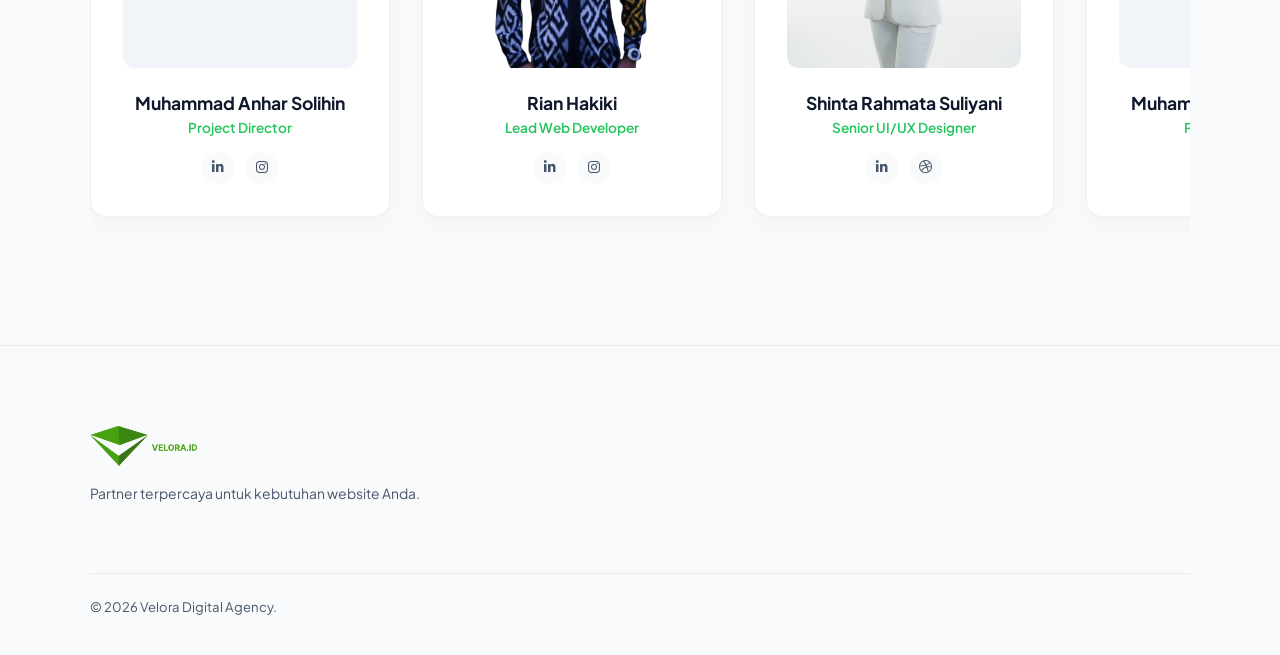
==== commit 93bb95fe: "perbaiki foto shinta" ====
--- a/about.html
+++ b/about.html
@@ -121,7 +121,7 @@
                     <!-- Member 3 -->
                     <div class="team-card">
                         <div class="team-img-wrapper"><img src="Shinta ramaya sulhi.jpeg" alt="Designer"></div>
-                        <h3>Shinta ramayana sulhi</h3>
+                        <h3>Shinta Rahmata Suliyani</h3>
                         <p>Senior UI/UX Designer</p>
                         <div class="team-social">
                             <a href="#"><i class="fab fa-linkedin-in"></i></a>
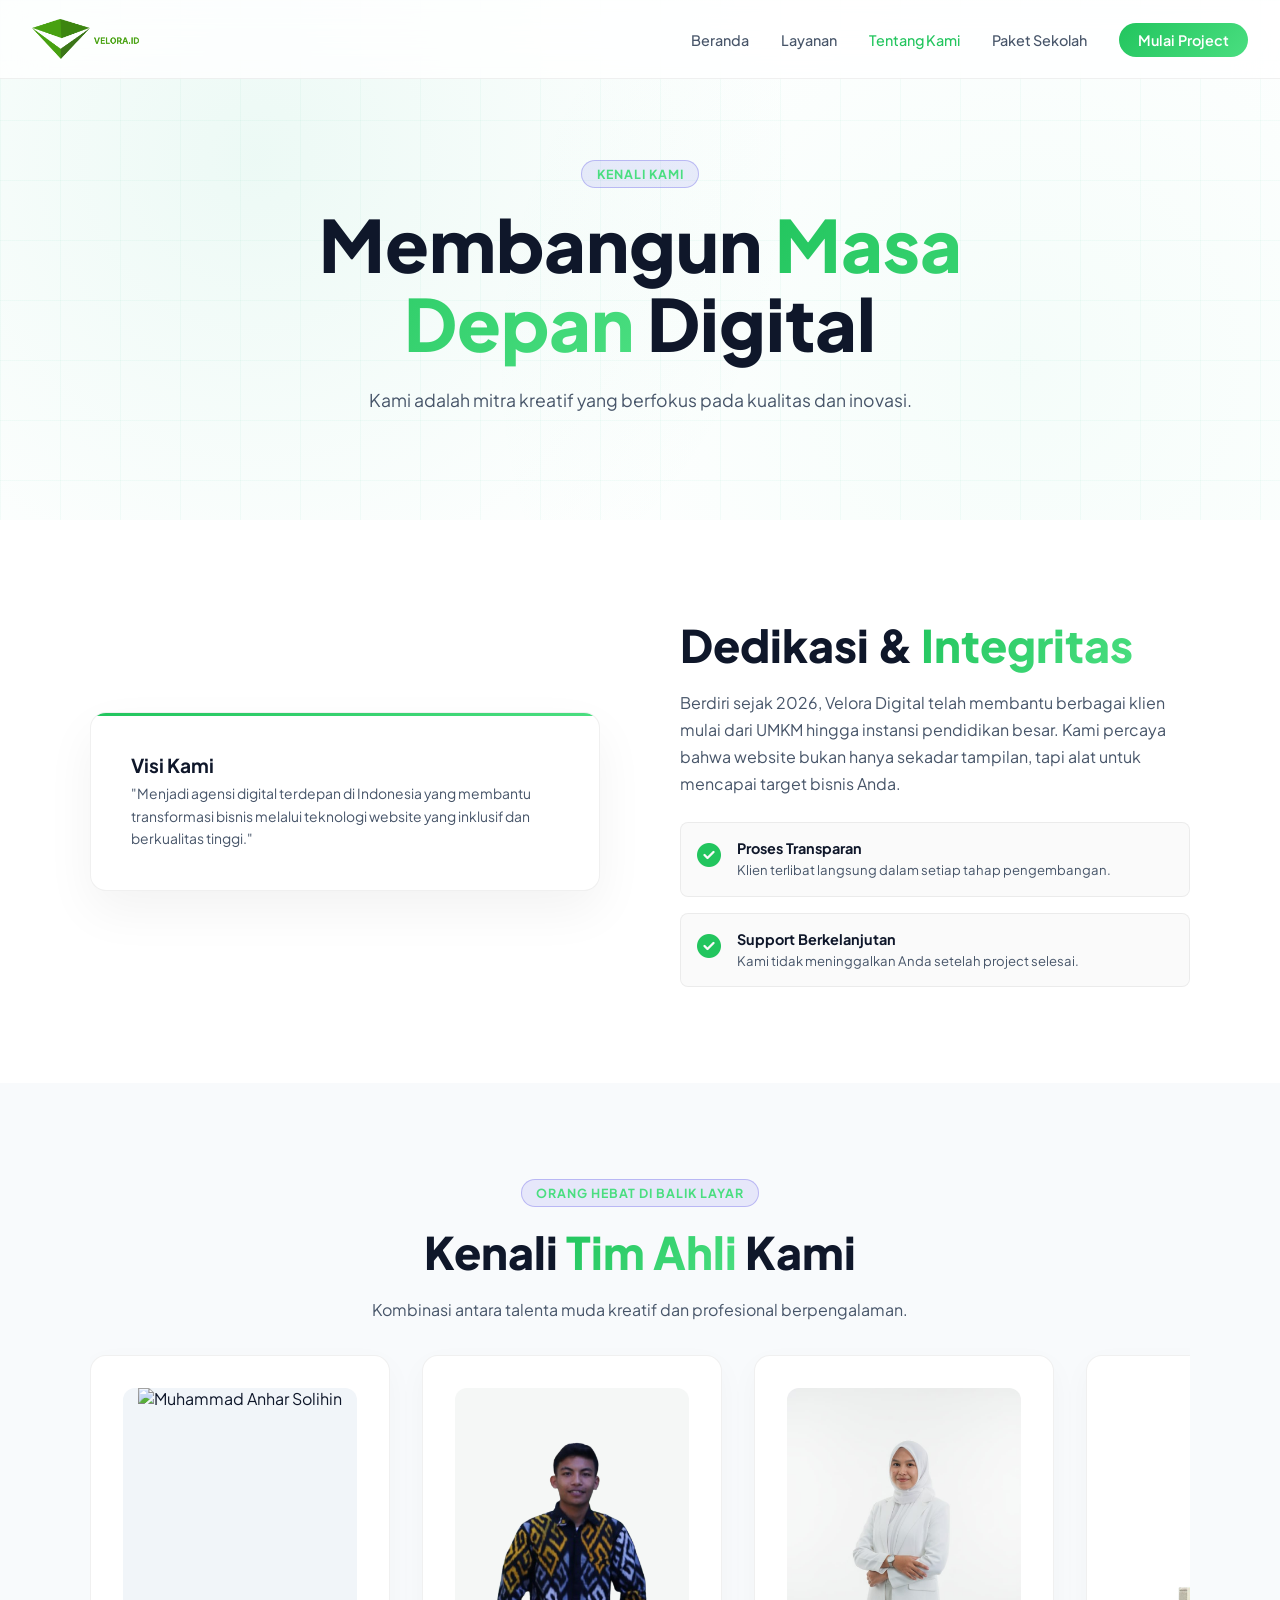
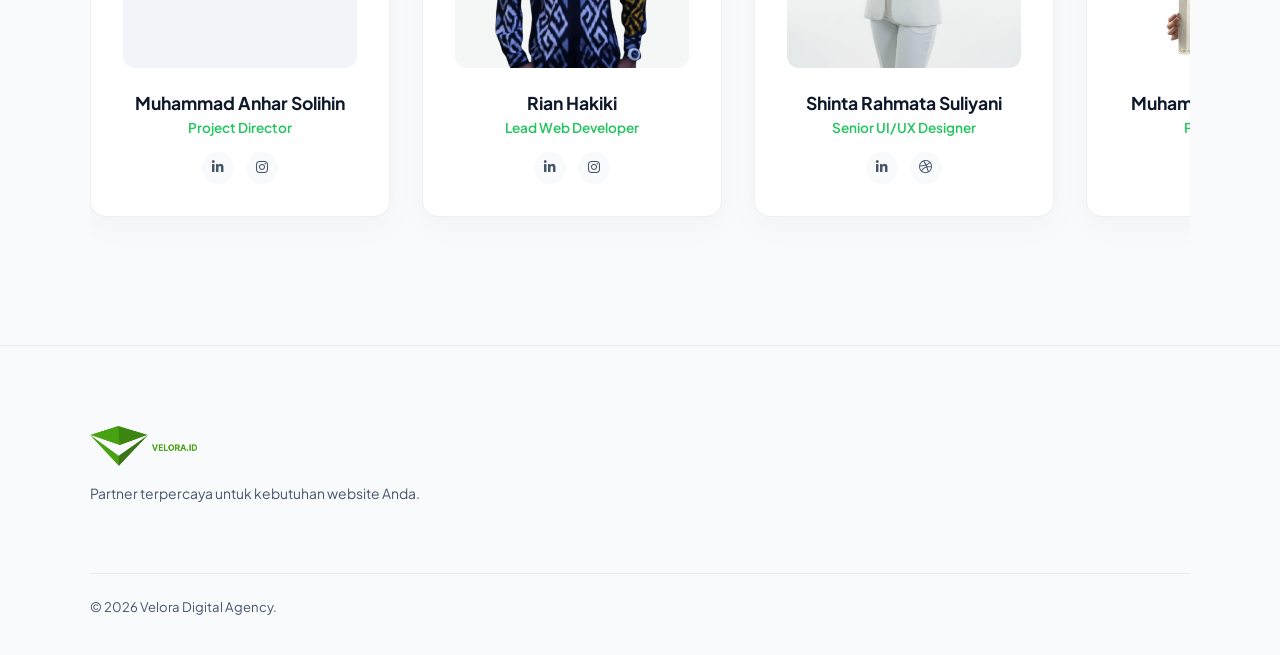
==== commit ba71b3f1: "perbaiki foto aanhar" ====
--- a/about.html
+++ b/about.html
@@ -131,8 +131,7 @@
                     <!-- DUPLICATE FOR SEAMLESS LOOP -->
 
                     <div class="team-card">
-                        <div class="team-img-wrapper"><img src="https://i.pravatar.cc/400?u=anhar"
-                                alt="Muhammad Anhar Solihin"></div>
+                        <div class="team-img-wrapper"><img src="anhar.png" alt="Muhammad Anhar Solihin"></div>
                         <h3>Muhammad Anhar Solihin</h3>
                         <p>Project Director</p>
                         <div class="team-social">
@@ -142,7 +141,7 @@
                     </div>
                     <!-- Member 2 -->
                     <div class="team-card">
-                        <div class="team-img-wrapper"><img src="Rian Hakiki.jpeg" alt="Developer"></div>
+                        <div class="team-img-wrapper"><img src="Rian Hakiki.png" alt="Developer"></div>
                         <h3>Rian Hakiki</h3>
                         <p>Lead Web Developer</p>
                         <div class="team-social">
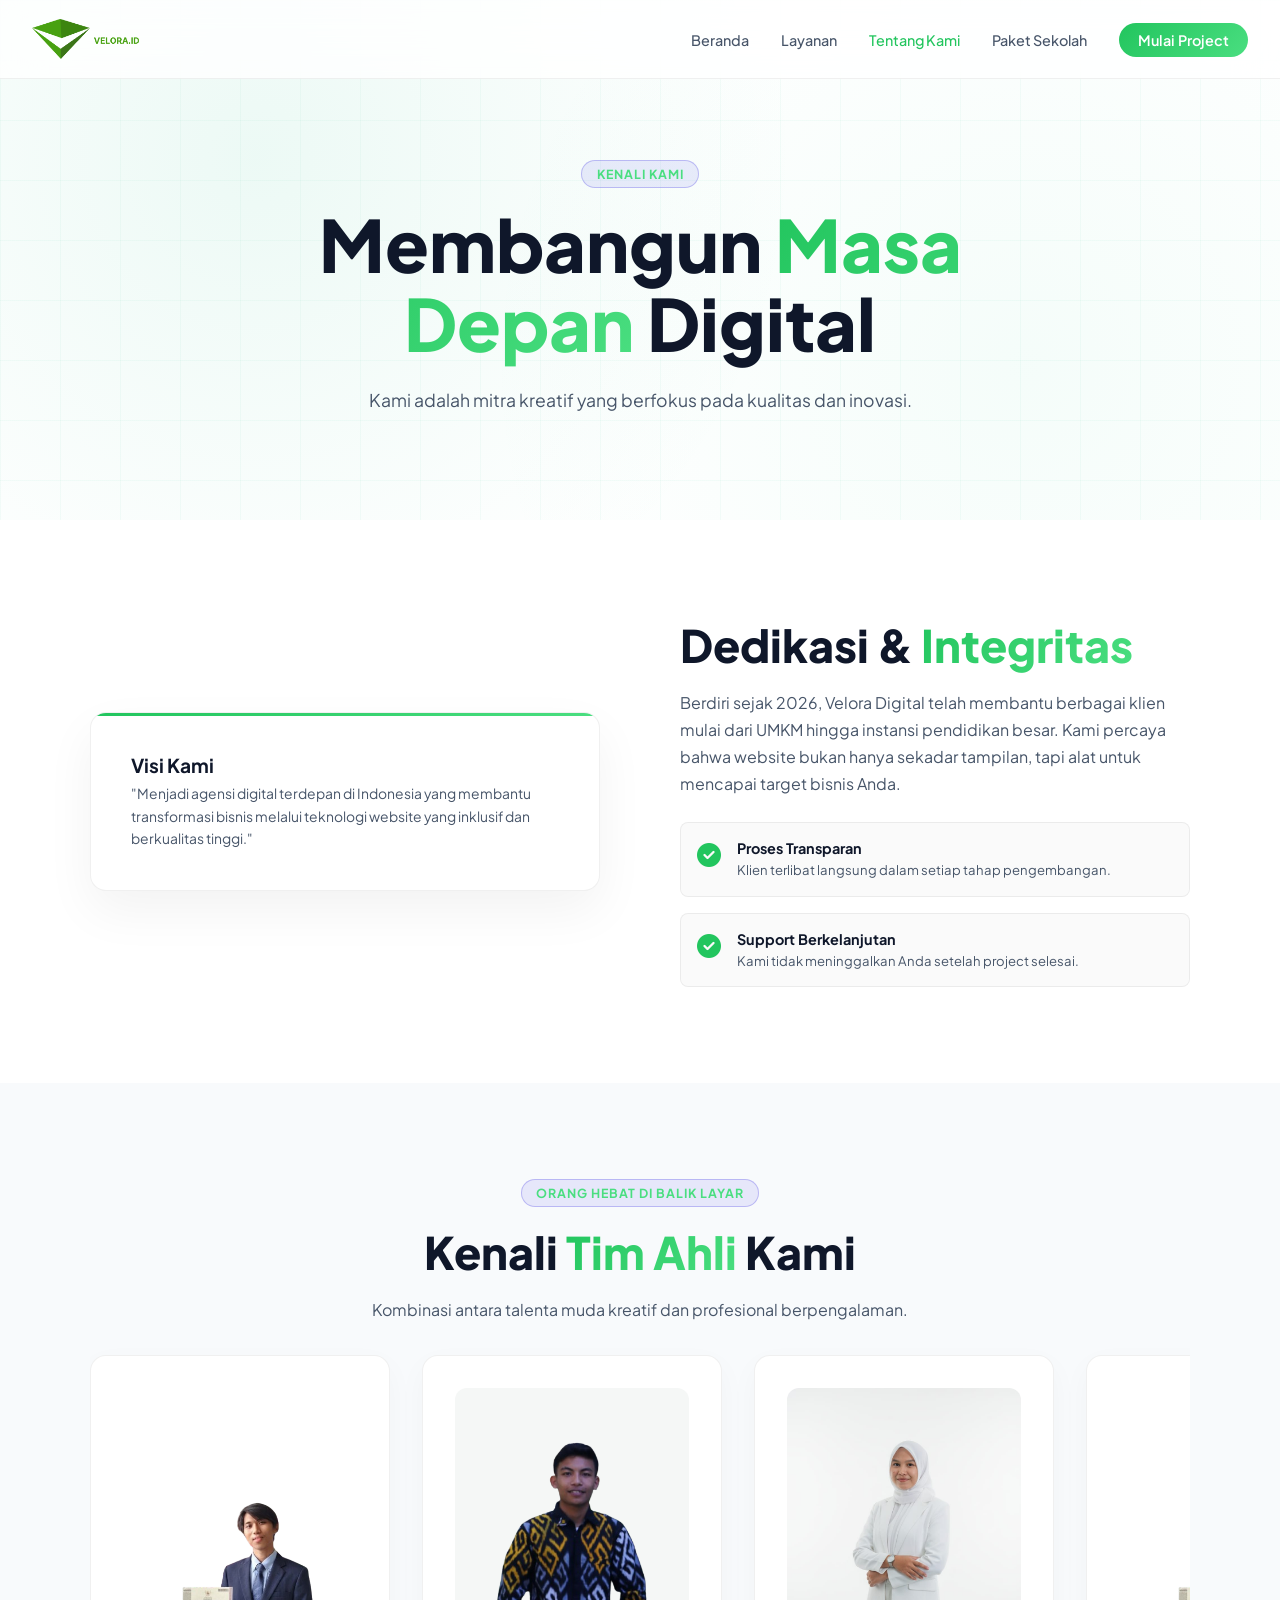
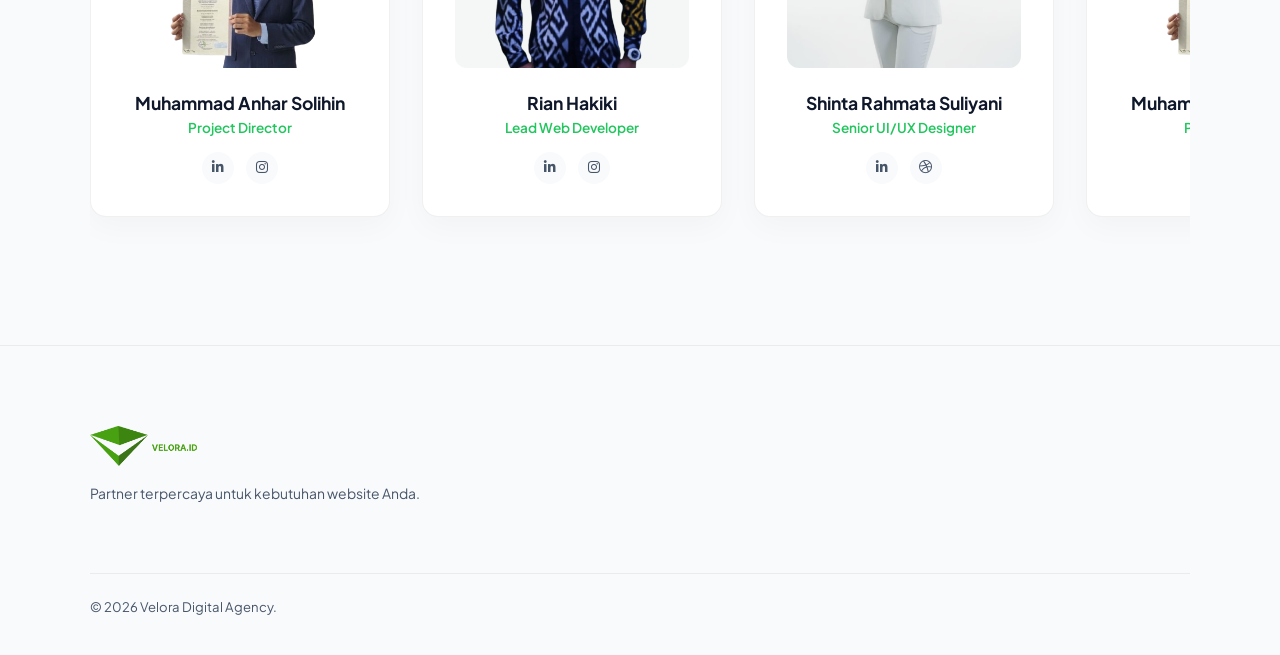
==== commit cb37b0d0: "perbaiki ig shinta" ====
--- a/about.html
+++ b/about.html
@@ -99,12 +99,46 @@
                 <div class="team-track">
                     <!-- Member 1: Muhammad Anhar Solihin -->
                     <div class="team-card">
-                        <div class="team-img-wrapper"><img src="https://i.pravatar.cc/400?u=anhar"
-                                alt="Muhammad Anhar Solihin"></div>
+                        <div class="team-img-wrapper"><img src="anhar.png" alt="Muhammad Anhar Solihin"></div>
                         <h3>Muhammad Anhar Solihin</h3>
                         <p>Project Director</p>
                         <div class="team-social">
                             <a href="#"><i class="fab fa-linkedin-in"></i></a>
+                            <a href="https://www.instagram.com/anhars._?igsh=enc2NG5hdHFrd3di"><i
+                                    class="fab fa-instagram"></i></a>
+                        </div>
+                    </div>
+                    <!-- Member 2 -->
+                    <div class="team-card">
+                        <div class="team-img-wrapper"><img src="Rian Hakiki.png" alt="Developer"></div>
+                        <h3>Rian Hakiki</h3>
+                        <p>Lead Web Developer</p>
+                        <div class="team-social">
+                            <a href="#"><i class="fab fa-linkedin-in"></i></a>
+                            <a href="https://www.instagram.com/kadus2_?igsh=aXFmMXZudHBnNzM1
+Kadus"><i class="fab fa-instagram"></i></a>
+                        </div>
+                    </div>
+                    <!-- Member 3 -->
+                    <div class="team-card">
+                        <div class="team-img-wrapper"><img src="Shinta ramaya sulhi.jpeg" alt="Designer"></div>
+                        <h3>Shinta Rahmata Suliyani</h3>
+                        <p>Senior UI/UX Designer</p>
+                        <div class="team-social">
+                            <a href="#"><i class="fab fa-linkedin-in"></i></a>
+                            <a href="https://www.instagram.com/shintayani87?igsh=ZDZ1ZDRleHd4eGVy"><i
+                                    class="fab fa-dribbble"></i></a>
+                        </div>
+                    </div>
+                    <!-- DUPLICATE FOR SEAMLESS LOOP -->
+
+                    <div class="team-card">
+                        <div class="team-img-wrapper"><img src="anhar.png" alt="Muhammad Anhar Solihin"></div>
+                        <h3>Muhammad Anhar Solihin</h3>
+                        <p>Project Director</p>
+                        <div class="team-social">
+                            <a href="https://www.instagram.com/anhars._?igsh=enc2NG5hdHFrd3di"><i
+                                    class="fab fa-linkedin-in"></i></a>
                             <a href="#"><i class="fab fa-instagram"></i></a>
                         </div>
                     </div>
@@ -115,38 +149,8 @@
                         <p>Lead Web Developer</p>
                         <div class="team-social">
                             <a href="#"><i class="fab fa-linkedin-in"></i></a>
-                            <a href="#"><i class="fab fa-instagram"></i></a>
-                        </div>
-                    </div>
-                    <!-- Member 3 -->
-                    <div class="team-card">
-                        <div class="team-img-wrapper"><img src="Shinta ramaya sulhi.jpeg" alt="Designer"></div>
-                        <h3>Shinta Rahmata Suliyani</h3>
-                        <p>Senior UI/UX Designer</p>
-                        <div class="team-social">
-                            <a href="#"><i class="fab fa-linkedin-in"></i></a>
-                            <a href="#"><i class="fab fa-dribbble"></i></a>
-                        </div>
-                    </div>
-                    <!-- DUPLICATE FOR SEAMLESS LOOP -->
-
-                    <div class="team-card">
-                        <div class="team-img-wrapper"><img src="anhar.png" alt="Muhammad Anhar Solihin"></div>
-                        <h3>Muhammad Anhar Solihin</h3>
-                        <p>Project Director</p>
-                        <div class="team-social">
-                            <a href="#"><i class="fab fa-linkedin-in"></i></a>
-                            <a href="#"><i class="fab fa-instagram"></i></a>
-                        </div>
-                    </div>
-                    <!-- Member 2 -->
-                    <div class="team-card">
-                        <div class="team-img-wrapper"><img src="Rian Hakiki.png" alt="Developer"></div>
-                        <h3>Rian Hakiki</h3>
-                        <p>Lead Web Developer</p>
-                        <div class="team-social">
-                            <a href="#"><i class="fab fa-linkedin-in"></i></a>
-                            <a href="#"><i class="fab fa-instagram"></i></a>
+                            <a href="https://www.instagram.com/kadus2_?igsh=aXFmMXZudHBnNzM1
+Kadus"><i class="fab fa-instagram"></i></a>
                         </div>
 
 
@@ -158,7 +162,8 @@
                         <p>Senior UI/UX Designer</p>
                         <div class="team-social">
                             <a href="#"><i class="fab fa-linkedin-in"></i></a>
-                            <a href="#"><i class="fab fa-dribbble"></i></a>
+                            <a href="https://www.instagram.com/shintayani87?igsh=ZDZ1ZDRleHd4eGVy"><i
+                                    class="fab fa-dribbble"></i></a>
                         </div>
                     </div>
                 </div>
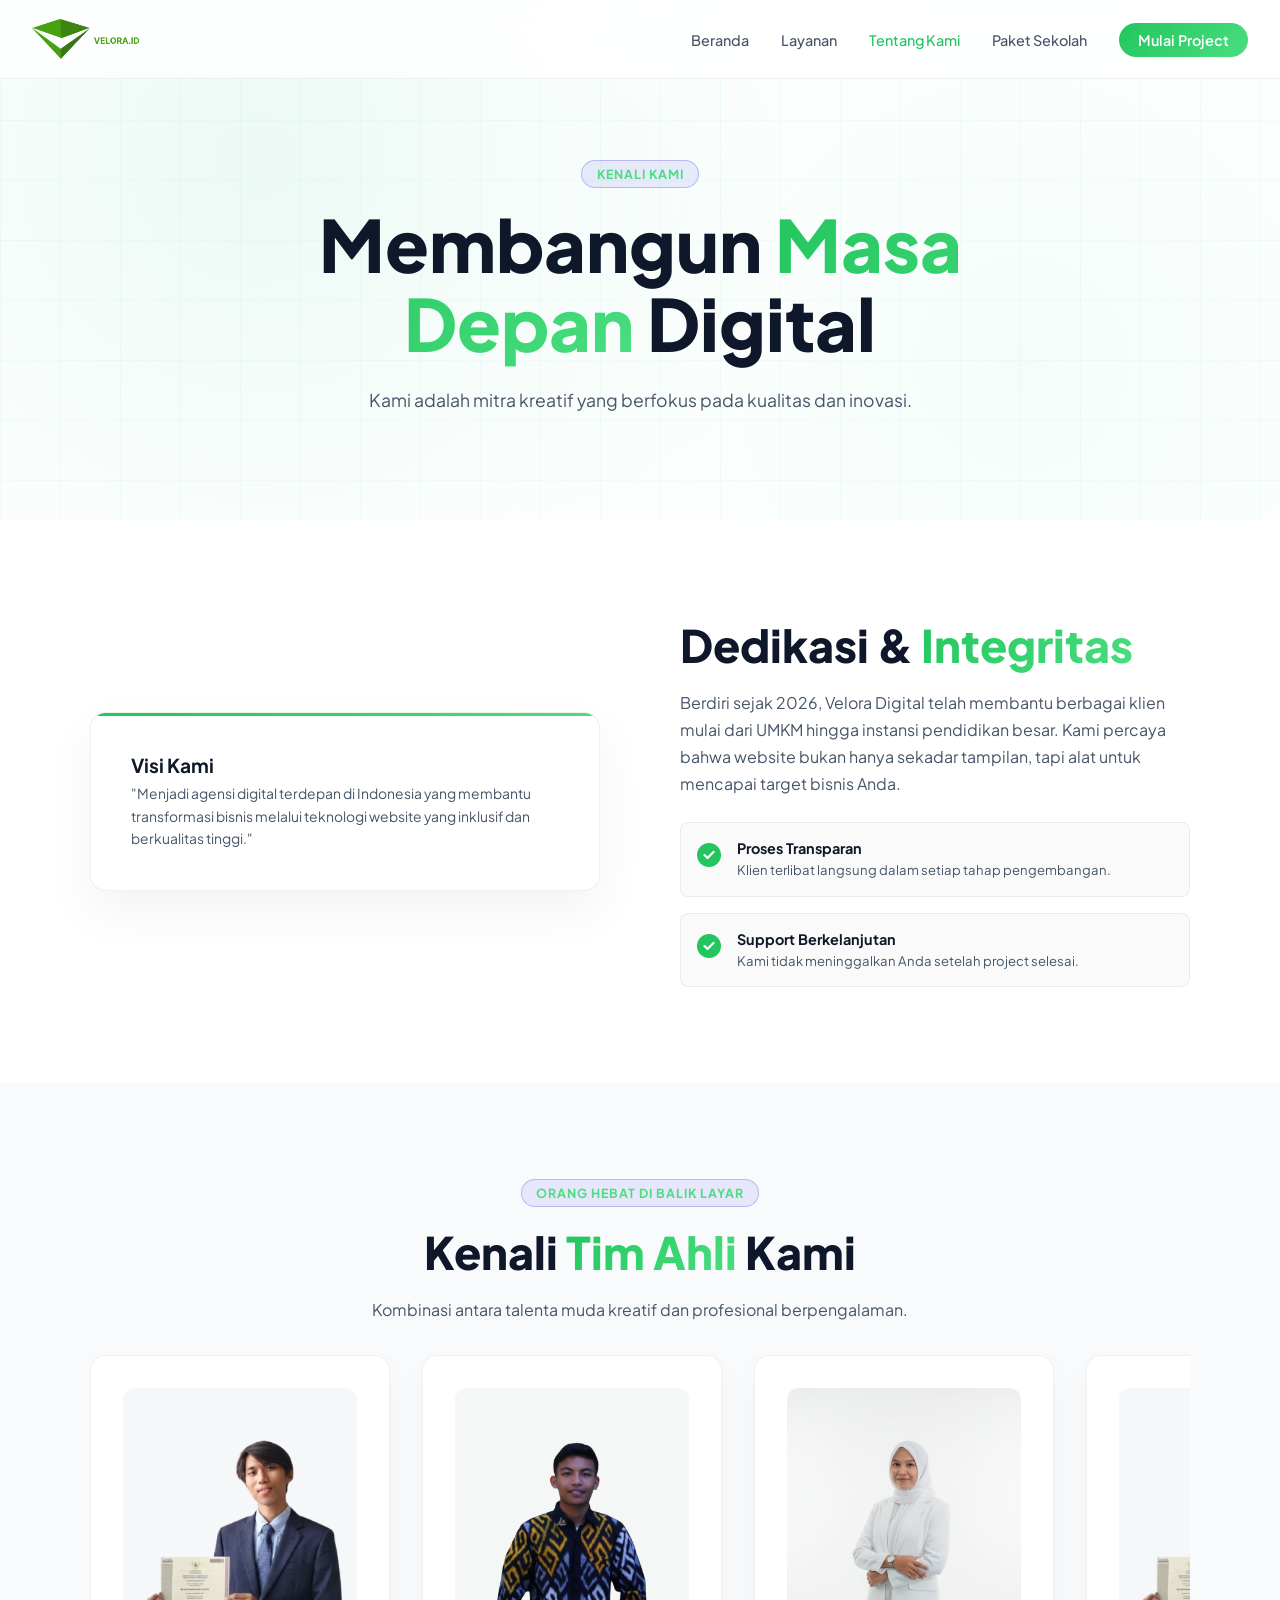
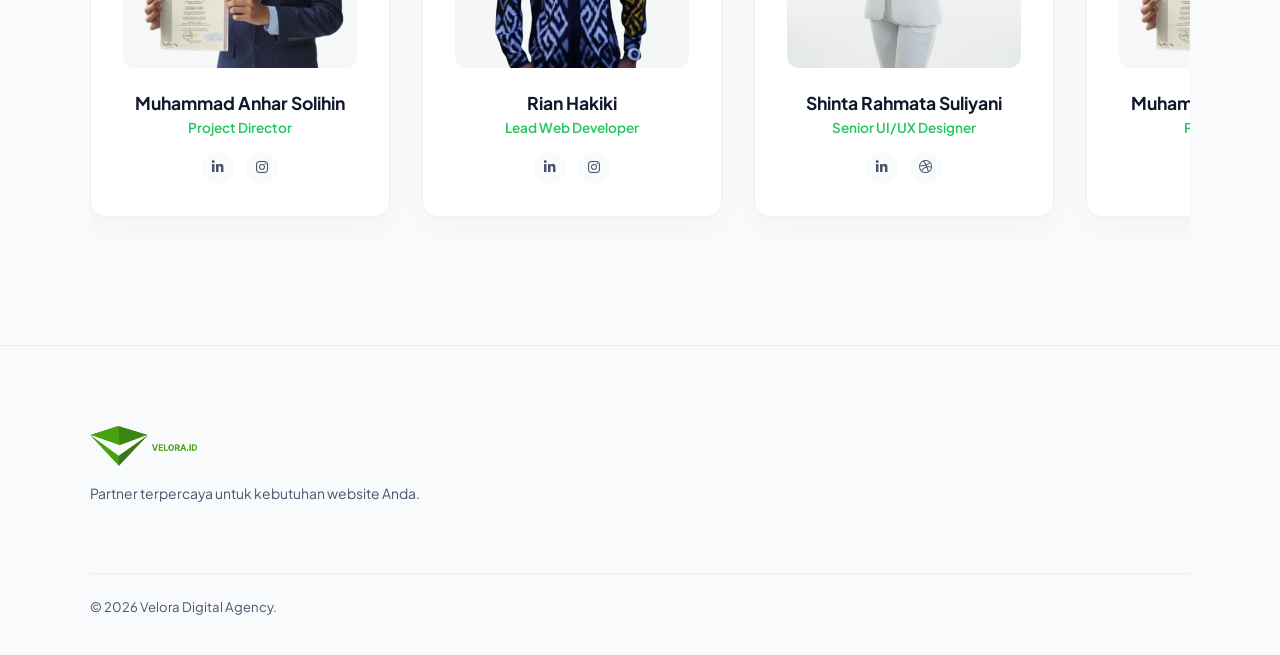
==== commit f21d672b: "perbaiki jumlah card" ====
--- a/about.html
+++ b/about.html
@@ -166,8 +166,27 @@
                                     class="fab fa-dribbble"></i></a>
                         </div>
                     </div>
-                </div>
-            </div>
+                    <div class="team-card">
+                        <div class="team-img-wrapper"><img src="anhar.png" alt="Muhammad Anhar Solihin"></div>
+                        <h3>Muhammad Anhar Solihin</h3>
+                        <p>Project Director</p>
+                        <div class="team-social">
+                            <a href="https://www.instagram.com/anhars._?igsh=enc2NG5hdHFrd3di"><i
+                                    class="fab fa-linkedin-in"></i></a>
+                            <a href="#"><i class="fab fa-instagram"></i></a>
+                        </div>
+                    </div>
+                    <div class="team-card">
+                        <div class="team-img-wrapper"><img src="Rian Hakiki.png" alt="Developer"></div>
+                        <h3>Rian Hakiki</h3>
+                        <p>Lead Web Developer</p>
+                        <div class="team-social">
+                            <a href="#"><i class="fab fa-linkedin-in"></i></a>
+                            <a href="https://www.instagram.com/kadus2_?igsh=aXFmMXZudHBnNzM1
+Kadus"><i class="fab fa-instagram"></i></a>
+                        </div>
+                    </div>
+                </div>
     </section>
 
     <!-- FOOTER -->
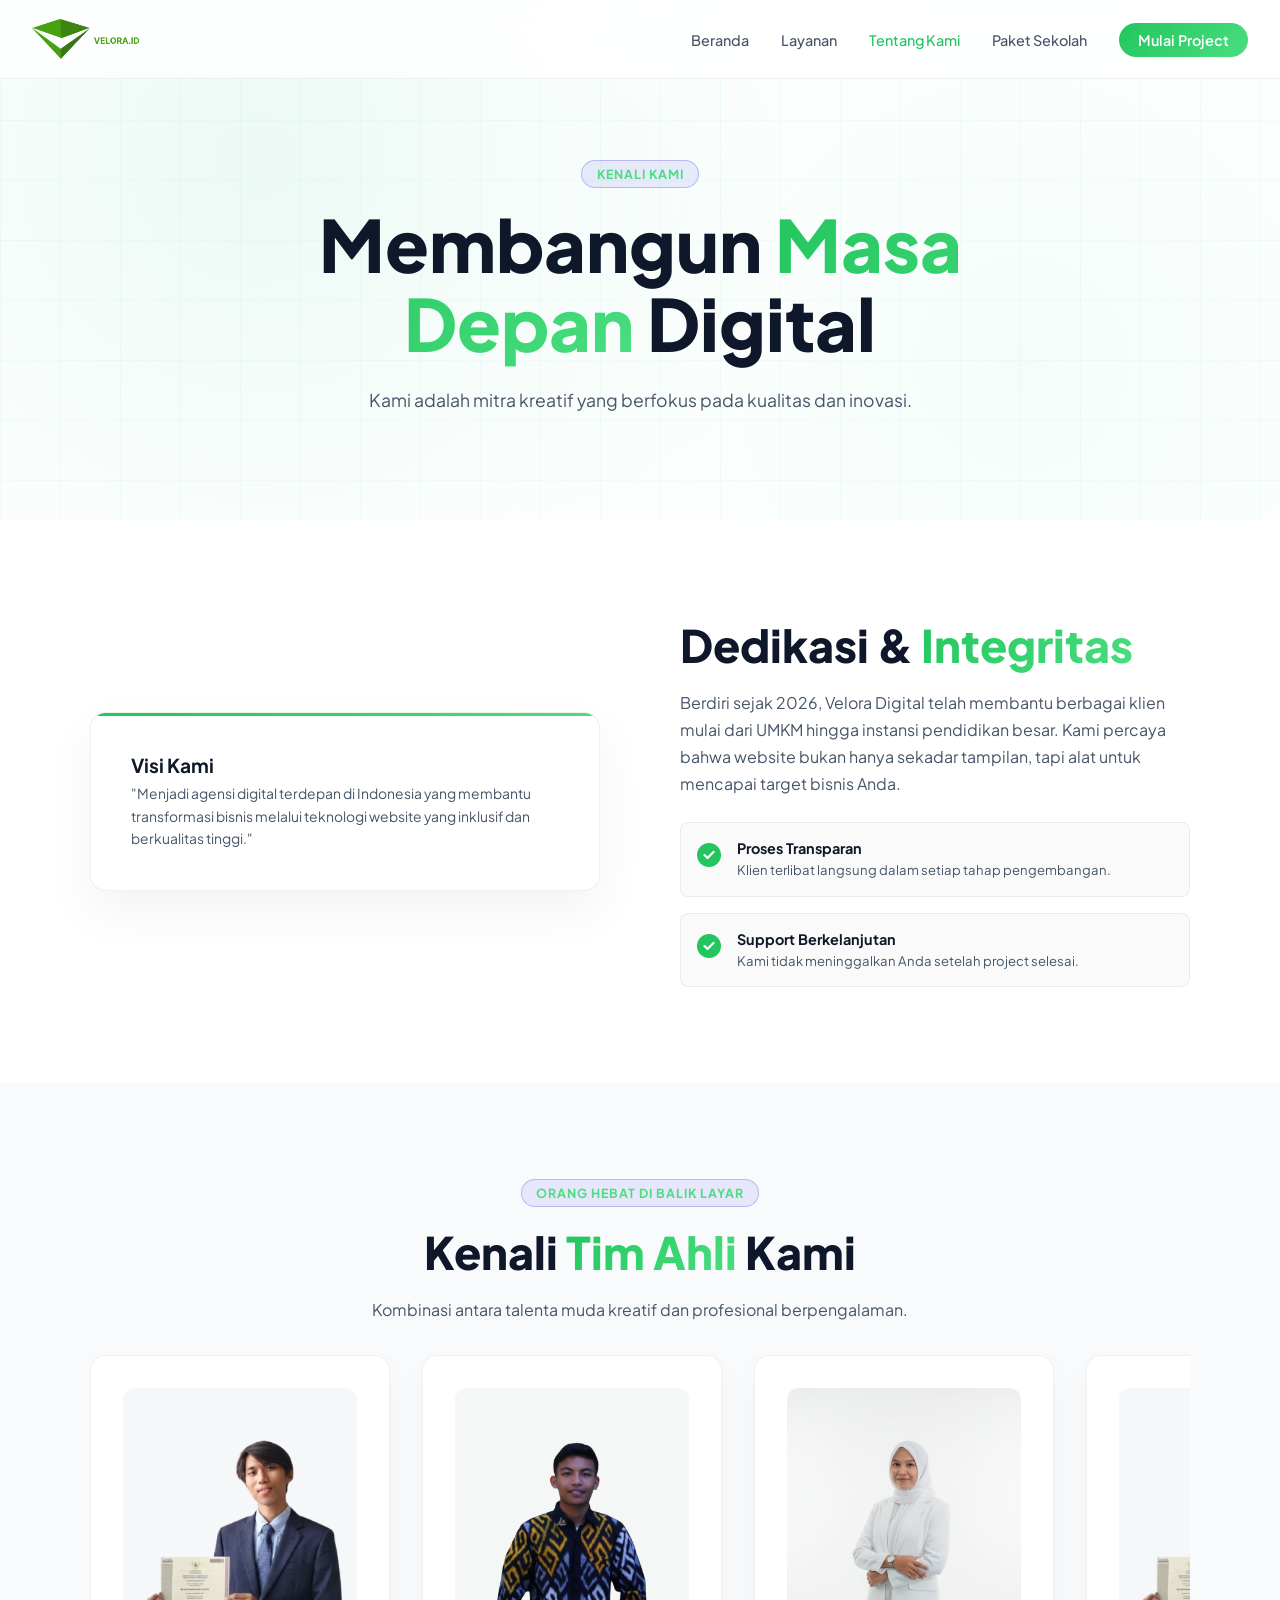
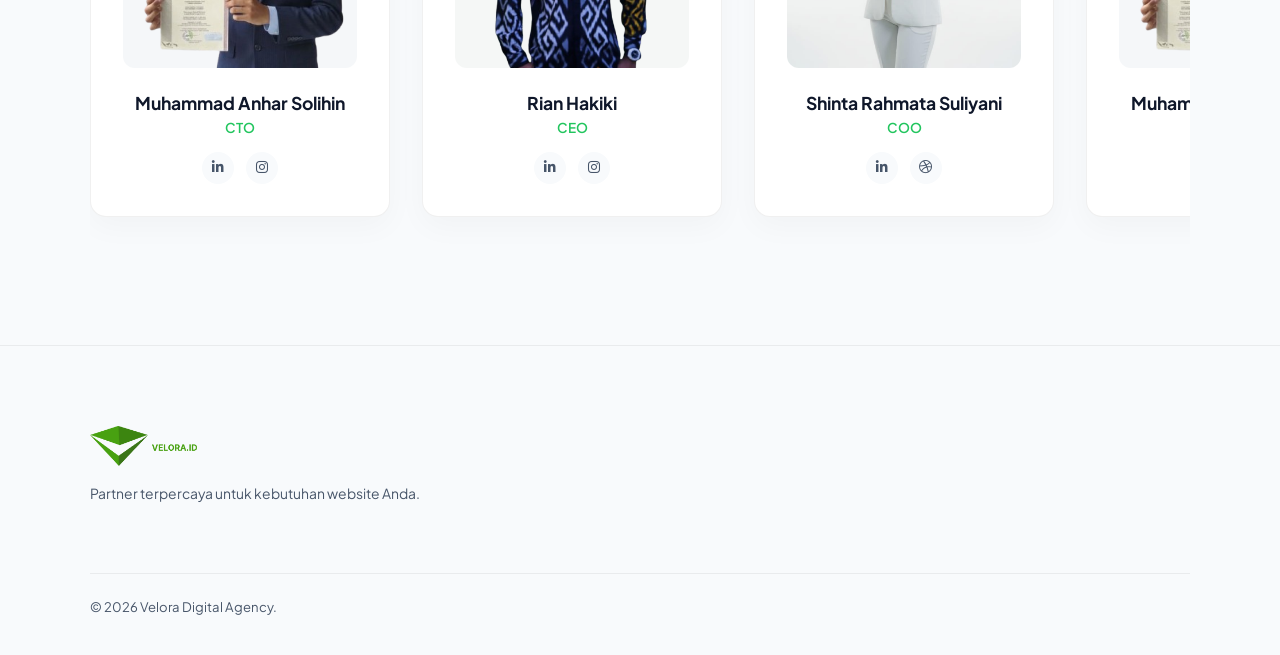
==== commit 20247208: "about" ====
--- a/about.html
+++ b/about.html
@@ -101,7 +101,7 @@
                     <div class="team-card">
                         <div class="team-img-wrapper"><img src="anhar.png" alt="Muhammad Anhar Solihin"></div>
                         <h3>Muhammad Anhar Solihin</h3>
-                        <p>Project Director</p>
+                        <p>CTO</p>
                         <div class="team-social">
                             <a href="#"><i class="fab fa-linkedin-in"></i></a>
                             <a href="https://www.instagram.com/anhars._?igsh=enc2NG5hdHFrd3di"><i
@@ -112,7 +112,7 @@
                     <div class="team-card">
                         <div class="team-img-wrapper"><img src="Rian Hakiki.png" alt="Developer"></div>
                         <h3>Rian Hakiki</h3>
-                        <p>Lead Web Developer</p>
+                        <p>CEO</p>
                         <div class="team-social">
                             <a href="#"><i class="fab fa-linkedin-in"></i></a>
                             <a href="https://www.instagram.com/kadus2_?igsh=aXFmMXZudHBnNzM1
@@ -123,7 +123,7 @@
                     <div class="team-card">
                         <div class="team-img-wrapper"><img src="Shinta ramaya sulhi.jpeg" alt="Designer"></div>
                         <h3>Shinta Rahmata Suliyani</h3>
-                        <p>Senior UI/UX Designer</p>
+                        <p>COO</p>
                         <div class="team-social">
                             <a href="#"><i class="fab fa-linkedin-in"></i></a>
                             <a href="https://www.instagram.com/shintayani87?igsh=ZDZ1ZDRleHd4eGVy"><i
@@ -135,18 +135,18 @@
                     <div class="team-card">
                         <div class="team-img-wrapper"><img src="anhar.png" alt="Muhammad Anhar Solihin"></div>
                         <h3>Muhammad Anhar Solihin</h3>
-                        <p>Project Director</p>
-                        <div class="team-social">
+                        <p>CTO</p>
+                        <div class="team-social">
+                            <a href="#"></i></a>
                             <a href="https://www.instagram.com/anhars._?igsh=enc2NG5hdHFrd3di"><i
-                                    class="fab fa-linkedin-in"></i></a>
-                            <a href="#"><i class="fab fa-instagram"></i></a>
+                                    class="fab fa-instagram"></i></a>
                         </div>
                     </div>
                     <!-- Member 2 -->
                     <div class="team-card">
                         <div class="team-img-wrapper"><img src="Rian Hakiki.png" alt="Developer"></div>
                         <h3>Rian Hakiki</h3>
-                        <p>Lead Web Developer</p>
+                        <p>CEO</p>
                         <div class="team-social">
                             <a href="#"><i class="fab fa-linkedin-in"></i></a>
                             <a href="https://www.instagram.com/kadus2_?igsh=aXFmMXZudHBnNzM1
@@ -159,7 +159,7 @@
                     <div class="team-card">
                         <div class="team-img-wrapper"><img src="Shinta ramaya sulhi.jpeg" alt="Designer"></div>
                         <h3>Shinta ramayana sulhi</h3>
-                        <p>Senior UI/UX Designer</p>
+                        <p>COO</p>
                         <div class="team-social">
                             <a href="#"><i class="fab fa-linkedin-in"></i></a>
                             <a href="https://www.instagram.com/shintayani87?igsh=ZDZ1ZDRleHd4eGVy"><i
@@ -169,17 +169,17 @@
                     <div class="team-card">
                         <div class="team-img-wrapper"><img src="anhar.png" alt="Muhammad Anhar Solihin"></div>
                         <h3>Muhammad Anhar Solihin</h3>
-                        <p>Project Director</p>
-                        <div class="team-social">
+                        <p>CTO</p>
+                        <div class="team-social">
+                            <a href="#"></i></a>
                             <a href="https://www.instagram.com/anhars._?igsh=enc2NG5hdHFrd3di"><i
-                                    class="fab fa-linkedin-in"></i></a>
-                            <a href="#"><i class="fab fa-instagram"></i></a>
+                                    class="fab fa-instagram"></i></a>
                         </div>
                     </div>
                     <div class="team-card">
                         <div class="team-img-wrapper"><img src="Rian Hakiki.png" alt="Developer"></div>
                         <h3>Rian Hakiki</h3>
-                        <p>Lead Web Developer</p>
+                        <p>CEO</p>
                         <div class="team-social">
                             <a href="#"><i class="fab fa-linkedin-in"></i></a>
                             <a href="https://www.instagram.com/kadus2_?igsh=aXFmMXZudHBnNzM1
